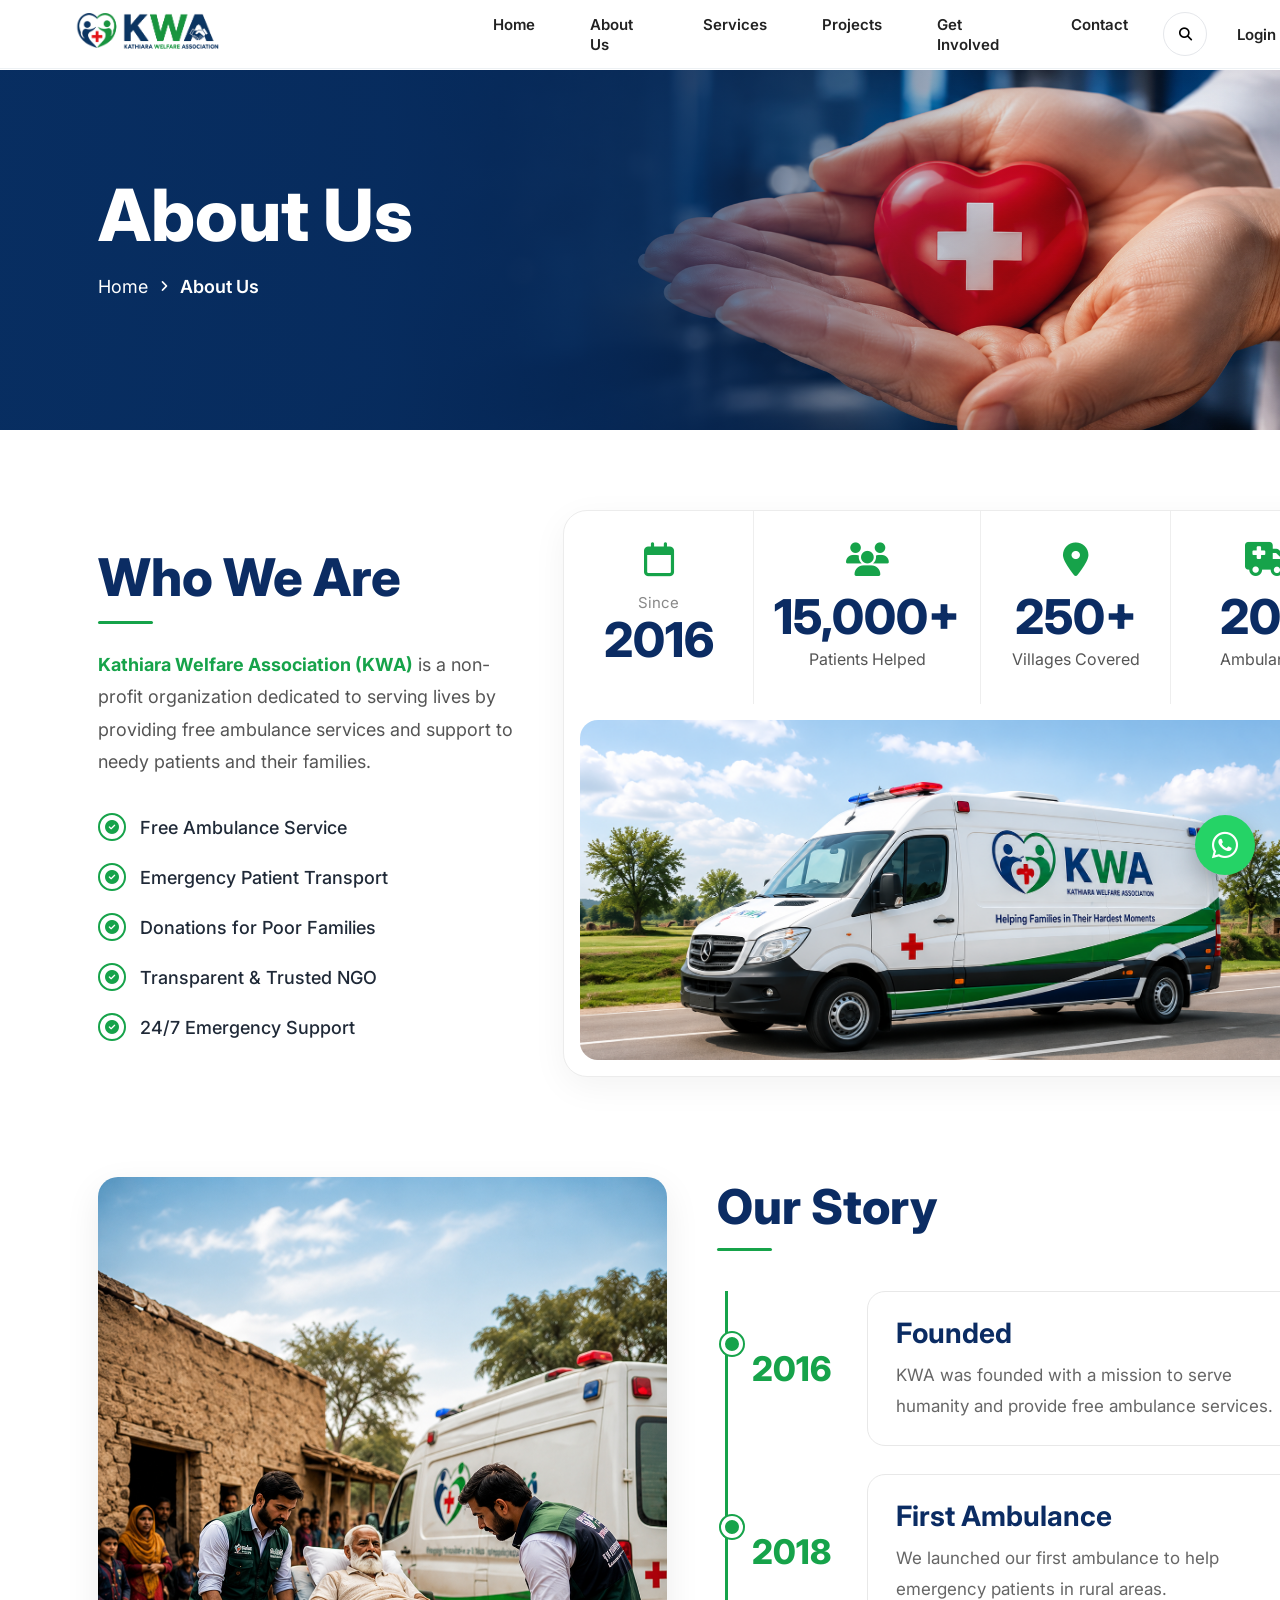
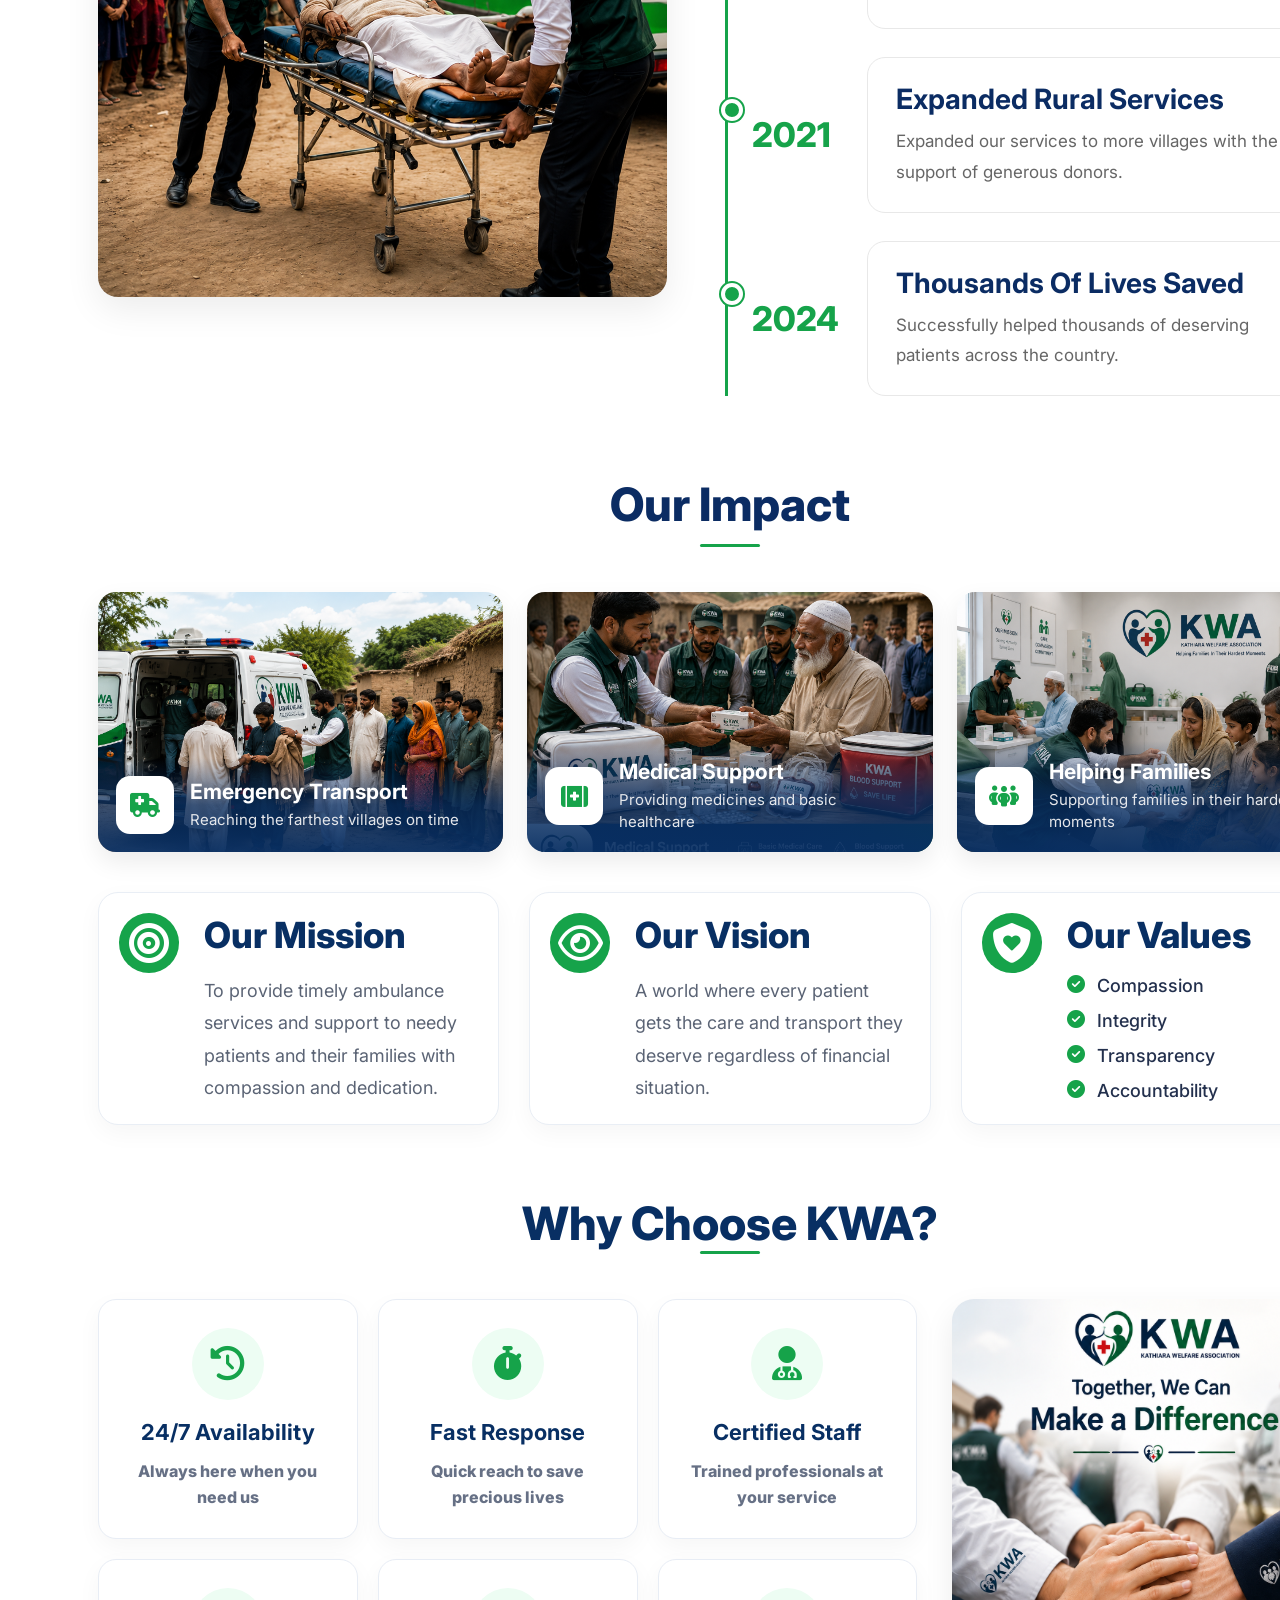
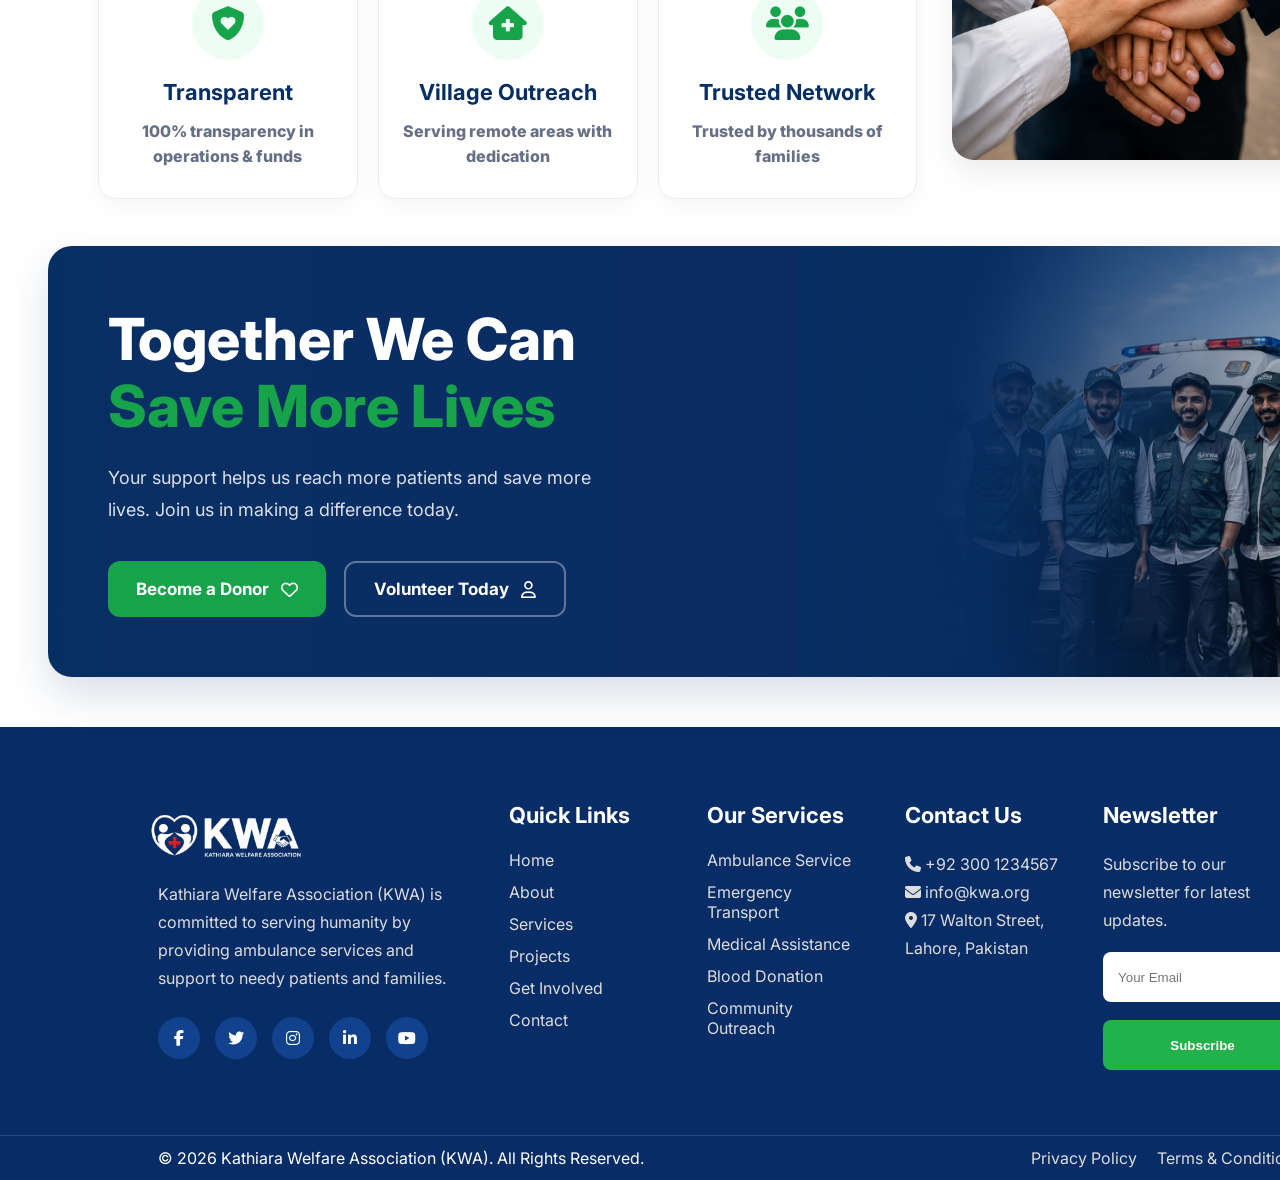
==== about.html @ 927b4852 "Add files via upload" ====
<!DOCTYPE html>
<html lang="en">

<head>
    <meta charset="UTF-8">
    <meta name="viewport" content="width=device-width, initial-scale=1.0">
    <title>KWA Foundation</title>
    <link rel="preconnect" href="https://fonts.googleapis.com">
    <link rel="preconnect" href="https://fonts.gstatic.com" crossorigin>
    <link href="https://fonts.googleapis.com/css2?family=Inter:wght@400;500;600;700;800&display=swap" rel="stylesheet">
    <link rel="stylesheet" href="https://cdnjs.cloudflare.com/ajax/libs/font-awesome/6.7.2/css/all.min.css">
    <link rel="stylesheet" href="style.css">
</head>

<body>
    <!-- =========================
        HEADER
========================= -->
    <header class="header">
        <div class="container">
            <nav class="navbar">
                <!-- Logo -->
                <a href="#" class="logo">
                    <img src="images/nav_logo.png" alt="KWA Logo">
                </a>
                <!-- Menu -->
                <ul class="menu">
                    <li><a href="index.html">Home</a></li>
                    <li><a href="About us.html ">About Us</a></li>
                    <li><a href="Services.html">Services</a></li>
                    <li><a href="Projects.html">Projects</a></li>
                    <li><a href="Get involves.html">Get Involved</a></li>
                    <li><a href="Contact.html">Contact</a></li>
                </ul>
                <div id="loader">
                    <div class="loader-content">
                        <img src="images/logo.png" alt="KWA Logo">
                        <div class="spinner"></div>
                        <p>Loading...</p>
                    </div>
                </div>
                <!-- Right Side -->
                <div class="nav-right">
                    <button class="search-btn">
                        <i class="fa-solid fa-magnifying-glass"></i>
                    </button>
                    <a href="#" class="login-btn">
                        Login
                    </a>
                    <a href="#" class="donate-btn">
                        Donate Now
                    </a>
                </div>
            </nav>
        </div>
    </header>
    <!-- ==========================
ABOUT HERO
========================== -->
    <section class="about-hero">
        <!-- Background Image -->
        <img src="images/about_banner.png" alt="About Banner" class="about-bg">
        <div class="container">
            <div class="about-hero-content">
                <div class="about-text">
                    <h1>About Us</h1>
                    <div class="breadcrumb">
                        <a href="index.html">Home</a>
                        <i class="fa-solid fa-angle-right"></i>
                        <span>About Us</span>
                    </div>
                </div>
            </div>
        </div>
    </section>
    <!--==========================
WHO WE ARE
===========================-->
    <section class="about-intro">
        <div class="container">
            <div class="about-grid">
                <!-- LEFT -->
                <div class="about-left">
                    <h2>Who We Are</h2>
                    <div class="green-line"></div>
                    <p>
                        <span>Kathiara Welfare Association (KWA)</span> is a non-profit organization dedicated to
                        serving lives by providing free ambulance services and support to needy patients and their
                        families.
                    </p>
                    <ul class="about-list">
                        <li><i class="fa-solid fa-circle-check"></i>Free Ambulance Service</li>
                        <li><i class="fa-solid fa-circle-check"></i>Emergency Patient Transport</li>
                        <li><i class="fa-solid fa-circle-check"></i>Donations for Poor Families</li>
                        <li><i class="fa-solid fa-circle-check"></i>Transparent & Trusted NGO</li>
                        <li><i class="fa-solid fa-circle-check"></i>24/7 Emergency Support</li>
                    </ul>
                </div>
                <!-- RIGHT -->
                <div class="about-right">
                    <div class="about-card">
                        <!-- TOP STATS -->
                        <div class="about-stats">
                            <div class="single-stat">
                                <i class="fa-regular fa-calendar"></i>
                                <span>Since</span>
                                <h3>2016</h3>
                            </div>
                            <div class="single-stat">
                                <i class="fa-solid fa-users"></i>
                                <h3>15,000+</h3>
                                <p>Patients Helped</p>
                            </div>
                            <div class="single-stat">
                                <i class="fa-solid fa-location-dot"></i>
                                <h3>250+</h3>
                                <p>Villages Covered</p>
                            </div>
                            <div class="single-stat">
                                <i class="fa-solid fa-truck-medical"></i>
                                <h3>20+</h3>
                                <p>Ambulances</p>
                            </div>
                        </div>
                        <!-- IMAGE -->
                        <div class="about-image">
                            <img src="images/about-ambulance.png" alt="KWA Ambulance">
                        </div>
                    </div>
                </div>
            </div>
        </div>
    </section>
    <!--==================================
OUR STORY
===================================-->
    <section class="our-story">
        <div class="container">
            <div class="story-grid">
                <!-- LEFT IMAGE -->
                <div class="story-image">
                    <img src="images/story.png" alt="Our Story">
                </div>
                <!-- RIGHT -->
                <div class="story-content">
                    <h2>Our Story</h2>
                    <div class="green-line"></div>
                    <div class="timeline">
                        <!-- ITEM -->
                        <div class="timeline-item">
                            <div class="year">
                                2016
                            </div>
                            <div class="timeline-card">
                                <div class="timeline-text">
                                    <h4>Founded</h4>
                                    <p>
                                        KWA was founded with a mission to serve humanity and provide free ambulance
                                        services.
                                    </p>
                                </div>
                                <div class="timeline-icon">
                                    <i class="fa-solid fa-handshake"></i>
                                </div>
                            </div>
                        </div>
                        <!-- ITEM -->
                        <div class="timeline-item">
                            <div class="year">
                                2018
                            </div>
                            <div class="timeline-card">
                                <div class="timeline-text">
                                    <h4>First Ambulance</h4>
                                    <p>
                                        We launched our first ambulance to help emergency patients in rural areas.
                                    </p>
                                </div>
                                <div class="timeline-icon">
                                    <i class="fa-solid fa-truck-medical"></i>
                                </div>
                            </div>
                        </div>
                        <!-- ITEM -->
                        <div class="timeline-item">
                            <div class="year">
                                2021
                            </div>
                            <div class="timeline-card">
                                <div class="timeline-text">
                                    <h4>Expanded Rural Services</h4>
                                    <p>
                                        Expanded our services to more villages with the support of generous donors.
                                    </p>
                                </div>
                                <div class="timeline-icon">
                                    <i class="fa-solid fa-users"></i>
                                </div>
                            </div>
                        </div>
                        <!-- ITEM -->
                        <div class="timeline-item">
                            <div class="year">
                                2024
                            </div>
                            <div class="timeline-card">
                                <div class="timeline-text">
                                    <h4>Thousands Of Lives Saved</h4>
                                    <p>
                                        Successfully helped thousands of deserving patients across the country.
                                    </p>
                                </div>
                                <div class="timeline-icon">
                                    <i class="fa-regular fa-heart"></i>
                                </div>
                            </div>
                        </div>
                    </div>
                </div>
            </div>
        </div>
    </section>
    <!--==================================
OUR IMPACT
===================================-->
<section class="impact">
    <div class="container">
        <!-- Section Title -->
        <div class="impact-title">
            <h2>Our Impact</h2>
            <div class="green-line"></div>
        </div>
        <!-- Impact Cards -->
        <div class="impact-grid">
            <!-- Card 1 -->
            <div class="impact-card">
                <img src="images/transport.png" alt="Emergency Transport">
                <div class="impact-overlay">
                    <div class="impact-icon">
                        <i class="fa-solid fa-truck-medical"></i>
                    </div>
                    <div class="impact-text">
                        <h4>Emergency Transport</h4>
                        <p>Reaching the farthest villages on time</p>
                    </div>
                </div>
            </div>
            <!-- Card 2 -->
            <div class="impact-card">
                <img src="images/medical.png" alt="Medical Support">
                <div class="impact-overlay">
                    <div class="impact-icon">
                        <i class="fa-solid fa-kit-medical"></i>
                    </div>
                    <div class="impact-text">
                        <h4>Medical Support</h4>
                        <p>Providing medicines and basic healthcare</p>
                    </div>
                </div>
            </div>
            <!-- Card 3 -->
            <div class="impact-card">
                <img src="images/families help.png" alt="Helping Families">
                <div class="impact-overlay">
                    <div class="impact-icon">
                        <i class="fa-solid fa-people-group"></i>
                    </div>
                    <div class="impact-text">
                        <h4>Helping Families</h4>
                        <p>Supporting families in their hardest moments</p>
                    </div>
                </div>
            </div>
        </div>
    </div>
</section>
<!--==================================
MISSION • VISION • VALUES
===================================-->
<section class="mission-section">
    <div class="container">
        <div class="mission-grid">
            <!-- Mission -->
            <div class="mission-card">
                <div class="mission-icon">
                    <i class="fa-solid fa-bullseye"></i>
                </div>
                <div class="mission-content">
                    <h3>Our Mission</h3>
                    <p>
                        To provide timely ambulance services and support to needy
                        patients and their families with compassion and dedication.
                    </p>
                </div>
            </div>
            <!-- Vision -->
            <div class="mission-card">
                <div class="mission-icon">
                    <i class="fa-regular fa-eye"></i>
                </div>
                <div class="mission-content">
                    <h3>Our Vision</h3>
                    <p>
                        A world where every patient gets the care and transport
                        they deserve regardless of financial situation.
                    </p>
                </div>
            </div>
            <!-- Values -->
            <div class="mission-card">
                <div class="mission-icon">
                    <i class="fa-solid fa-shield-heart"></i>
                </div>
                <div class="mission-content">
                    <h3>Our Values</h3>
                    <ul class="values-list">
                        <li>
                            <i class="fa-solid fa-circle-check"></i>
                            Compassion
                        </li>
                        <li>
                            <i class="fa-solid fa-circle-check"></i>
                            Integrity
                        </li>
                        <li>
                            <i class="fa-solid fa-circle-check"></i>
                            Transparency
                        </li>
                        <li>
                            <i class="fa-solid fa-circle-check"></i>
                            Accountability
                        </li>
                    </ul>
                </div>
            </div>
        </div>
    </div>
</section>
<!--==================================
WHY CHOOSE KWA
===================================-->
<section class="choose-kwa">
    <div class="container">
        <h2 class="section-heading">
            Why Choose KWA?
        <div class="impact-title">
        <div class="green-line"></div>
        </div>
                <div class="choose-wrapper">
            <!-- Left -->
            <div class="choose-grid">
                <div class="choose-card">
                    <div class="choose-icon">
                        <i class="fa-solid fa-clock-rotate-left"></i>
                    </div>
                    <h4>24/7 Availability</h4>
                    <p>
                        Always here when
                        you need us
                    </p>
                </div>
                <div class="choose-card">
                    <div class="choose-icon">
                        <i class="fa-solid fa-stopwatch"></i>
                    </div>
                    <h4>Fast Response</h4>
                    <p>
                        Quick reach to save
                        precious lives
                    </p>
                </div>
                <div class="choose-card">
                    <div class="choose-icon">
                        <i class="fa-solid fa-user-doctor"></i>
                    </div>
                    <h4>Certified Staff</h4>
                    <p>
                        Trained professionals
                        at your service
                    </p>
                </div>
                <div class="choose-card">
                    <div class="choose-icon">
                        <i class="fa-solid fa-shield-heart"></i>
                    </div>
                    <h4>Transparent</h4>
                    <p>
                        100% transparency in
                        operations & funds
                    </p>
                </div>
                <div class="choose-card">
                    <div class="choose-icon">
                        <i class="fa-solid fa-house-medical"></i>
                    </div>
                    <h4>Village Outreach</h4>
                    <p>
                        Serving remote areas
                        with dedication
                    </p>
                </div>
                <div class="choose-card">
                    <div class="choose-icon">
                        <i class="fa-solid fa-users"></i>
                    </div>
                    <h4>Trusted Network</h4>
                    <p>
                        Trusted by thousands
                        of families
                    </p>
                </div>
            </div>
            <!-- Right Image -->
            <div class="choose-image">
                <img src="images/why choose.png" alt="Ambulance">
            </div>
        </div>
    </div>
</section>
<!--==================================
CTA BANNER
===================================-->

<section class="cta-banner">

    <div class="container">

        <div class="cta-wrapper">

            <!-- Left Content -->

            <div class="cta-content">

                <h2>
                    Together We Can
                    <span>Save More Lives</span>
                </h2>

                <p>
                    Your support helps us reach more patients and save more lives.
                    Join us in making a difference today.
                </p>

                <div class="cta-buttons">

                    <a href="#" class="donor-btn">
                        Become a Donor
                        <i class="fa-regular fa-heart"></i>
                    </a>

                    <a href="#" class="volunteer-btn">
                        Volunteer Today
                        <i class="fa-regular fa-user"></i>
                    </a>
                </div>
            </div>
            <!-- Right Image -->
            <div class="cta-image">
                <img src="images/cta_team.png"
                     alt="KWA Volunteers">
            </div>
        </div>
    </div>
</section>

    <!-- ===========================
            FOOTER
=========================== -->
    <footer class="footer">
        <div class="container">
            <div class="footer-grid">
                <!-- Logo -->
                <div class="footer-box">
                    <img src="images/nav1_logo.png" class="footer-logo" alt="KWA Logo">
                    <p>
                        Kathiara Welfare Association (KWA) is committed to serving
                        humanity by providing ambulance services and support to
                        needy patients and families.
                    </p>
                    <div class="social-icons">
                        <a href="#"><i class="fab fa-facebook-f"></i></a>
                        <a href="#"><i class="fab fa-twitter"></i></a>
                        <a href="#"><i class="fab fa-instagram"></i></a>
                        <a href="#"><i class="fab fa-linkedin-in"></i></a>
                        <a href="#"><i class="fab fa-youtube"></i></a>
                    </div>
                </div>
                <!-- Quick Links -->
                <div class="footer-box">
                    <h3>Quick Links</h3>
                    <ul>
                        <li><a href="index.html">Home</a></li>
                        <li><a href="about us.html">About</a></li>
                        <li><a href="services.html">Services</a></li>
                        <li><a href="projects.html">Projects</a></li>
                        <li><a href="get involves.html">Get Involved</a></li>
                        <li><a href="contact.html">Contact</a></li>
                    </ul>
                </div>
                <!-- Services -->
                <div class="footer-box">
                    <h3>Our Services</h3>
                    <ul>
                        <li><a href="#">Ambulance Service</a></li>
                        <li><a href="#">Emergency Transport</a></li>
                        <li><a href="#">Medical Assistance</a></li>
                        <li><a href="#">Blood Donation</a></li>
                        <li><a href="#">Community Outreach</a></li>
                    </ul>
                </div>
                <!-- Contact -->
                <div class="footer-box">
                    <h3>Contact Us</h3>
                    <p>
                        <i class="fas fa-phone"></i>
                        +92 300 1234567
                    </p>
                    <p>
                        <i class="fas fa-envelope"></i>
                        info@kwa.org
                    </p>
                    <p>
                        <i class="fas fa-map-marker-alt"></i>
                        17 Walton Street,<br>
                        Lahore, Pakistan
                    </p>
                </div>
                <!-- Newsletter -->
                <div class="footer-box">
                    <h3>Newsletter</h3>
                    <p>
                        Subscribe to our newsletter
                        for latest updates.
                    </p>
                    <form>
                        <input type="email" placeholder="Your Email">

                        <button type="submit">
                            Subscribe
                        </button>
                    </form>
                </div>
            </div>
        </div>
        <div class="footer-bottom">
            <div class="container bottom-flex">
                <p>
                    © 2026 Kathiara Welfare Association (KWA).
                    All Rights Reserved.
                </p>
                <div class="footer-links">
                    <a href="#">Privacy Policy</a>
                    <a href="#">Terms & Conditions</a>
                </div>
            </div>
        </div>
    </footer>
    <!-- Floating WhatsApp -->
    <a href="#" class="whatsapp">
        <i class="fab fa-whatsapp"></i>
    </a>
    <script src="script.js"></script>
</body>

</html>
---- style.css ----
/*=============================
GOOGLE FONT
=============================*/
@import url('https://fonts.googleapis.com/css2?family=Inter:wght@400;500;600;700;800;900&display=swap');

/*=============================
RESET
=============================*/

* {
    margin: 0;
    padding: 0;
    box-sizing: border-box;
}

html {
    scroll-behavior: smooth;
}

body {
    font-family: 'Inter', sans-serif;
    background: #ffffff;
    color: #111827;
    overflow-x: hidden;
}

a {
    text-decoration: none;
}

ul {
    list-style: none;
}

img {
    display: block;
    max-width: 100%;
}

/*=============================
CONTAINER
=============================*/

.container {
    width: 100%;
    max-width: 1380px;
    margin: -10px 90px;
    padding: 0 8px;
}

/* Loader */

#loader {
    position: fixed;
    inset: 0;
    background: #fff;
    display: flex;
    justify-content: center;
    align-items: center;
    z-index: 9999;
    transition: .5s;
}

.loader-content {
    text-align: center;
}

.loader-content img {
    width: 90px;
    margin-bottom: 20px;
}

.spinner {
    width: 45px;
    height: 45px;
    margin: auto;
    border: 4px solid #ddd;
    border-top: 4px solid var(--green);
    border-radius: 50%;
    animation: spin 1s linear infinite;
}

@keyframes spin {
    100% {
        transform: rotate(360deg);
    }
}

/*=============================
HEADER
=============================*/

.header {
    position: fixed;
    top: 0;
    left: 0;
    width: 100%;
    background: #fff;
    z-index: 9999;
    border-bottom: 1px solid #edf1f4;
    transition: all .3s ease;
}

.navbar {
    height: 88px;
    display: grid;
    grid-template-columns: 220px 1fr auto;
    align-items: center;
    column-gap: 35px;
}

/*=============================
LOGO
=============================*/

.logo img {
    width: 170px;
    margin-left: -30px;
}

/*=============================
MENU
=============================*/
.menu {
    display: flex;
    justify-content: center;
    gap: 55px;
    margin-left: 140px;
}

.menu a {

    color: #222;
    font-size: 15px;
    font-weight: 600;
    transition: .25s;

}

.menu a:hover {

    color: #16A34A;

}

/*=============================
RIGHT
=============================*/

.nav-right {

    display: flex;
    align-items: center;
    gap: 30px;
    margin-right: -90px;
}

/*=============================
SEARCH
=============================*/

.search-btn {

    width: 44px;
    height: 44px;

    border-radius: 50%;
    border: 1px solid #E5E7EB;

    background: #fff;

    cursor: pointer;

    transition: .3s;

}

.search-btn:hover {

    background: #16A34A;
    color: #fff;

}

/*=============================
LOGIN
=============================*/

.login-btn {

    color: #222;
    font-size: 15px;
    font-weight: 600;

}

/*=============================
DONATE
=============================*/

.donate-btn {

    display: flex;
    align-items: center;
    gap: 10px;

    padding: 14px 28px;

    border-radius: 50px;

    background: #16A34A;

    color: #fff;

    font-size: 15px;
    font-weight: 700;

    transition: .35s;

}

.donate-btn:hover {

    transform: translateY(-2px);

}

/*=================================
HERO
=================================*/

.hero {
    position: relative;
    min-height: 700px;
    display: flex;
    align-items: center;
    overflow: hidden;
    background: #fff;
}

/* Background Image */

.hero-bg {
    position: absolute;
    inset: 0;
    z-index: 1;
}

.hero-bg img {
    width: 100%;
    height: 100%;
    object-fit: cover;
    object-position: 78% center;
}

/* White Fade */

.hero::before {
    width: 60%;
    background: linear-gradient(to right,
            #fff 0%,
            #fff 55%,
            rgba(255, 255, 255, .90) 68%,
            rgba(255, 255, 255, .55) 82%,
            rgba(255, 255, 255, 0) 100%);
}

.hero-container {
    position: relative;
    z-index: 3;
    min-height: 760px;
    display: flex;
    align-items: center;
}

.hero-content {
    width: 570px;
    margin-left: -35px;
}

.hero-tag {
    display: inline-block;
    background: #082f63;
    color: #fff;
    padding: 11px 22px;
    border-radius: 30px;
    font-size: 13px;
    font-weight: 700;
    margin-bottom: 28px;
}

.hero-content h1 {
    font-size: 64px;
    line-height: 1.02;
    font-weight: 800;
    letter-spacing: -2px;
}

.hero-content h1 span {
    display: block;
    color: #17a44c;
}

.hero-content p {
    width: 440px;
    font-size: 18px;
    line-height: 1.8;
}

/*=========================
Hero Buttons
=========================*/

.hero-buttons {
    display: flex;
    align-items: center;
    gap: 18px;
    margin-top: 35px;
    margin-bottom: 28px;
}

/* Donate Button */

.primary-btn {
    display: inline-flex;
    align-items: center;
    justify-content: center;

    width: 165px;
    height: 56px;

    background: #082f63;
    color: #fff;

    border-radius: 10px;

    font-size: 16px;
    font-weight: 600;

    transition: .3s;
}

.primary-btn:hover {
    background: #0b3d80;
}

/* Request Ambulance */

.secondary-btn {
    display: inline-flex;
    align-items: center;
    justify-content: center;
    gap: 10px;

    width: 215px;
    height: 56px;

    background: #fff;
    color: #16A34A;

    border: 2px solid #D9EFE2;
    border-radius: 10px;

    font-size: 16px;
    font-weight: 600;

    transition: .3s;
}

.secondary-btn i {
    font-size: 18px;
    color: #16A34A;
}

.secondary-btn:hover {
    background: #F7FCF9;
    border-color: #16A34A;
}

.watch-story i {
    color: #E53935;
}

.watch-story a {
    color: #082f63;
}

/*==========================================
STATS SECTION
==========================================*/

.stats {
    margin-top: -42px;
    position: relative;
    z-index: 20;
    margin-bottom: 70px;
}

.stats-wrapper {
    display: grid;
    grid-template-columns: repeat(4, 1fr);
    align-items: center;
    background: #082f63;
    border-radius: 14px;
    padding: 26px 18px;
    column-gap: 20px;
}

.stat-box {
    display: flex;
    align-items: center;
    gap: 16px;
    width: 100%;
}

.divider {
    display: none;
}

.stat-icon {

    width: 56px;

    height: 56px;

    border-radius: 50%;

    background: rgba(255, 255, 255, .08);

    display: flex;

    align-items: center;

    justify-content: center;

    color: #fff;

    font-size: 24px;

}

.stat-content h3 {

    color: #fff;

    font-size: 34px;

    font-weight: 800;

    margin-bottom: 5px;

}

.stat-content p {

    color: #d8e3ff;

    font-size: 15px;

    font-weight: 500;

}



/*==========================================
WHY CHOOSE
==========================================*/

.why {

    padding: 30px 0 80px;

    background: #fff;

}

.section-title {

    text-align: center;

    margin-bottom: 55px;

}

.section-title h2 {

    font-size: 46px;

    color: #0b2c63;

    font-weight: 800;

    margin-bottom: 18px;

}

.title-line {

    display: flex;

    justify-content: center;

    align-items: center;

    gap: 12px;

}

.title-line span {

    width: 55px;

    height: 2px;

    background: #2dbb67;

}

.title-line i {

    color: #2dbb67;

    font-size: 22px;

}

/* =========================
   Common Section Divider
========================= */

.section-divider {
    display: flex;
    justify-content: center;
    align-items: center;
    gap: 18px;
    margin: 18px 0 35px;
}

.section-divider span {
    width: 90px;
    height: 3px;
    background: #22c55e;
    border-radius: 50px;
}

.section-divider i {
    color: #22c55e;
    font-size: 24px;
    transition: 0.3s ease;
}

.section-divider:hover i {
    transform: scale(1.1);
}

.why-grid {

    display: grid;

    grid-template-columns: repeat(4, 1fr);

    gap: 28px;

}

.why-card {

    background: #fff;

    border: 1px solid #ececec;

    border-radius: 16px;

    padding: 35px 30px;

    transition: .3s;

    text-align: left;

}

.why-card:hover {
    transform: translateY(-6px);
    box-shadow:
        0 5px 15px rgba(22, 163, 74, .06),
        0 0 10px rgba(22, 163, 74, .05);
}

.why-icon {
    width: 68px;
    height: 68px;
    border-radius: 50%;
    display: flex;
    align-items: center;
    justify-content: center;
    font-size: 28px;
    margin-bottom: 28px;

}

.why-card:hover {

    transform: translateY(-6px);

    border-color: #16A34A;

    box-shadow:
        0 8px 20px rgba(22, 163, 74, .08),
        0 0 15px rgba(22, 163, 74, .08);

}

/* Icon Colors */

.blue {

    background: #edf5ff;

    color: #2a74ff;

}

.green {

    background: #edfdf3;

    color: #18b35d;

}

.sky {

    background: #eef8ff;

    color: #3b82f6;

}

.red {

    background: #fff0f0;

    color: #ef4444;

}

.why-card h4 {

    font-size: 22px;

    color: #0b2c63;

    margin-bottom: 15px;

    line-height: 1.35;

    font-weight: 700;

}

.why-card p {

    color: #666;

    font-size: 16px;

    line-height: 1.8;

}


/*==========================================
Responsive
==========================================*/

@media(max-width:1100px) {

    .stats-wrapper {

        grid-template-columns: repeat(2, 1fr);

        gap: 25px;

    }

    .divider {

        display: none;

    }

    .why-grid {

        grid-template-columns: repeat(2, 1fr);

    }

}

@media(max-width:768px) {

    .stats-wrapper {

        grid-template-columns: 1fr;

    }

    .why-grid {

        grid-template-columns: 1fr;

    }

    .section-title h2 {

        font-size: 34px;

    }

    .stat-content h3 {

        font-size: 28px;

    }

}

/*==================================
Emergency Strip
==================================*/

.emergency-strip {

    padding: 20px 0 80px;

}

.emergency-wrapper {

    background: #fff1f1;

    border: 1px solid #ffe3e3;

    border-radius: 14px;

    display: flex;

    justify-content: space-between;

    align-items: center;

    overflow: hidden;

    box-shadow: 0 5px 18px rgba(0, 0, 0, .05);

}

/* Left */

.emergency-left {

    display: flex;

    align-items: center;

    flex: 1;

}

/* Red Box */

.emergency-red {

    width: 220px;

    height: 110px;

    background: #E11D2E;

    color: #fff;

    display: flex;

    align-items: center;

    justify-content: space-between;

    padding: 0 25px;

}

.emergency-red h4 {

    font-size: 24px;

    font-weight: 800;

    line-height: 1.2;

}

.emergency-red i {

    font-size: 42px;

    opacity: .95;

}

/* Middle Text */

.emergency-text {

    padding-left: 35px;

}

.emergency-text h3 {

    font-size: 30px;

    color: #0b2c63;

    margin-bottom: 8px;

    font-weight: 700;

}

.emergency-text p {

    font-size: 18px;

    color: #666;

}

/* Right */

.emergency-right {
    background: #E11D2E;
    color: #fff;
    padding: 10px 26px;
    border-radius: 17px;
    margin-right: 20px;
    min-width: 250px;
    text-align: center;
}

.emergency-right span {

    font-size: 15px;

    display: block;

    margin-bottom: 8px;

}

.emergency-right h2 {

    font-size: 34px;

    font-weight: 800;

}

.siren-icon {
    width: 45px;
    height: 49px;
    margin-left: 13px;
}

/*==================================
DONATION
===================================*/

.donation {

    padding: 40px 0 90px;

}

.donation .section-title {

    text-align: center;

    margin-bottom: 50px;

}

.donation .section-title h2 {

    font-size: 48px;

    color: #0B2C63;

    font-weight: 800;

    margin-bottom: 12px;

}

.donation .section-title p {

    color: #777;

    font-size: 17px;

}

.donation-grid {

    display: grid;

    grid-template-columns: repeat(4, 1fr);

    gap: 28px;

}

.donation-card {

    position: relative;

    background: #fff;

    border: 1px solid #ECECEC;

    border-radius: 18px;

    padding: 38px 30px;

    text-align: center;

    transition: .35s;

}

.donation-card:hover {

    transform: translateY(-8px);

    box-shadow: 0 18px 40px rgba(0, 0, 0, .08);

}

.donation-card.active {

    border: 2px solid #16A34A;

}

.popular {

    position: absolute;

    top: -14px;

    left: 50%;

    transform: translateX(-50%);

    background: #16A34A;

    color: #fff;

    font-size: 13px;

    font-weight: 700;

    padding: 6px 16px;

    border-radius: 20px;

}

.donation-icon {

    width: 62px;

    height: 62px;

    border-radius: 50%;

    margin: 0 auto 22px;

    display: flex;

    align-items: center;

    justify-content: center;

    font-size: 28px;

}

.donation-icon.blue {

    background: #EEF6FF;

    color: #2563EB;

}

.donation-icon.green {

    background: #EDFDF3;

    color: #16A34A;

}

.donation-card h3 {

    font-size: 30px;

    line-height: 1.35;

    color: #0B2C63;

    margin-bottom: 18px;

}

.donation-card p {

    color: #666;

    line-height: 1.8;

    margin-bottom: 26px;

}

.price {

    margin-bottom: 28px;

}

.price span {

    font-size: 24px;

    font-weight: 700;

}

.price strong {

    font-size: 46px;

    color: #0B2C63;

}

.price small {

    color: #666;

    font-size: 16px;

}

.donate-blue,
.donate-green {

    display: flex;

    justify-content: center;

    align-items: center;

    height: 56px;

    border-radius: 10px;

    color: #fff;

    font-weight: 700;

}

.donate-blue {

    background: #0B2C63;

}

.donate-green {

    background: #16A34A;

}

.donate-blue:hover {

    background: #08244f;

}

.donate-green:hover {

    background: #15803D;

}

/*==================================
OUR SERVICES
==================================*/

.services {

    padding: 20px 0 90px;

    background: #fff;

}

.services .section-title {

    text-align: center;

    margin-bottom: 45px;

}

.services-grid {

    display: grid;

    grid-template-columns: repeat(5, 1fr);

    gap: 24px;

}

.service-card {

    background: #fff;

    border: 1px solid #ECECEC;

    border-radius: 16px;

    padding: 34px 22px;

    text-align: center;

    transition: .35s;

    cursor: pointer;

}

.service-card:hover {

    transform: translateY(-6px);

    border-color: #16A34A;

    box-shadow:
        0 0 0 1px rgba(22, 163, 74, .12),
        0 8px 22px rgba(22, 163, 74, .08);

}

.service-icon {

    width: 70px;

    height: 70px;

    margin: 0 auto 22px;

    border-radius: 50%;

    display: flex;

    justify-content: center;

    align-items: center;

    font-size: 32px;

}

.ambulance {

    background: #FFF2F2;

    color: #E53935;

}

.transport {

    background: #EDFDF4;

    color: #16A34A;

}

.medical {

    background: #EEF6FF;

    color: #2563EB;

}

.blood {

    background: #FFF1F1;

    color: #DC2626;

}

.community {

    background: #EEFDF6;

    color: #059669;

}

.service-card h3 {

    font-size: 19px;

    line-height: 1.4;

    color: #0B2C63;

    font-weight: 700;

    margin-bottom: 14px;

}

.service-card p {

    font-size: 15px;

    color: #666;

    line-height: 1.8;

}

.service-btn {

    margin-top: 45px;

    display: flex;

    justify-content: center;

}

.view-btn {

    width: 220px;

    height: 56px;

    background: #0B2C63;

    color: #fff;

    border-radius: 10px;

    display: flex;

    align-items: center;

    justify-content: center;

    font-weight: 700;

    transition: .3s;

}

.view-btn:hover {

    background: #16A34A;

}

/*==================================
URGENT CASES
==================================*/

.help-section {
    padding: 10px 0;
    padding-top: 1px;
}

.help-wrapper {
    display: grid;
    grid-template-columns: 544px 1fr;
    gap: 75px;
}

.urgent-cases {

    background: #ffe5e5;

    border: 1px solid #ededed;

    border-radius: 18px;

    padding: 30px;

}

.section-head {

    display: flex;

    justify-content: space-between;

    align-items: flex-start;

    margin-bottom: 28px;

}

.section-head h2 {

    font-size: 30px;

    color: #0B2C63;

    font-weight: 800;

    margin-bottom: 8px;

}

.section-head p {

    color: #777;

    font-size: 15px;

}

.view-all {

    color: #16A34A;

    font-size: 15px;

    font-weight: 700;

}

.view-all i {

    margin-left: 6px;

    font-size: 13px;

}

.cases-grid {

    display: grid;

    grid-template-columns: repeat(2, 1fr);

    gap: 20px;

}

.case-card {

    border: 1px solid #ECECEC;

    border-radius: 16px;

    padding: 7px;

    transition: .35s;

    background: #fff;

}

.case-card:hover {

    transform: translateY(-6px);

    box-shadow: 0 10px 30px rgba(0, 0, 0, .08);

}

.case-top {

    display: flex;

    align-items: center;

    gap: 15px;

    margin-bottom: 18px;

}

.case-top img {

    width: 72px;

    height: 72px;

    border-radius: 50%;

    object-fit: cover;

}

.case-top h3 {

    font-size: 20px;

    color: #0B2C63;

    margin-bottom: 6px;

}

.case-top span {

    color: #777;

    font-size: 14px;

}

.case-card ul {

    list-style: none;

    margin-bottom: 24px;

}

.case-card ul li {

    color: #555;

    margin-bottom: 10px;

    font-size: 15px;

    line-height: 1.6;

}

.case-card strong {

    color: #0B2C63;

}

.case-btn {

    width: 100%;

    height: 50px;

    border-radius: 10px;

    background: #DC2626;

    color: #fff;

    display: flex;

    justify-content: center;

    align-items: center;

    font-weight: 700;

    transition: .3s;

}

.case-btn:hover {

    background: #b91c1c;

}

/*=========================================
HELP SECTION
=========================================*/

.help-section {

    padding: 0px 0;

}

.help-wrapper {

    display: grid;

    grid-template-columns: 420px 1fr;

    gap: 28px;

}

/* LEFT */
.urgent-cases {
    background: #fff;
    border: 1px solid #ECECEC;
    border-radius: 18px;
    padding: 10px;

}

.section-head {
    display: flex;
    align-items: stretch;
    margin-bottom: 25px;
    text-align: center;
    align-content: stretch;
    flex-wrap: nowrap;
    flex-direction: column;
}

.section-head h2 {
    font-size: 30px;
    color: #0B2C63;
    margin-bottom: 6px;
}

.section-head p {
    color: #777;
    font-size: 15px;
}

.section-head a {
    color: #16A34A;
    font-weight: 700;
}

.cases-grid {

    display: grid;

    grid-template-columns: 1fr 1fr;

    gap: 18px;

}

.case-card {

    border: 1px solid #ECECEC;

    border-radius: 12px;

    padding: 28px;

    transition: .35s;

}

.case-card:hover {

    transform: translateY(-6px);

    box-shadow: 0 10px 25px rgba(0, 0, 0, .08);

}

.case-top {

    display: flex;

    align-items: center;

    gap: 12px;

    margin-bottom: 16px;

}

.case-top img {

    width: 62px;

    height: 62px;

    border-radius: 50%;

    object-fit: cover;

}

.case-top h3 {

    font-size: 18px;

    color: #0B2C63;

}

.case-top span {

    color: #777;

    font-size: 13px;

}

.case-card h4 {

    color: #0B2C63;

    margin-bottom: 8px;

    font-size: 17px;

}

.case-card p {

    margin-bottom: 6px;

    color: #666;

}

.case-card small {

    color: #888;

    display: block;

    margin-bottom: 18px;

}

.case-btn {

    width: 100%;

    height: 46px;

    background: #E53935;

    color: #fff;

    display: flex;

    justify-content: center;

    align-items: center;

    border-radius: 8px;

    font-weight: 700;

}

/* RIGHT */

.how-it-works {

    background: #fff;

    border: 1px solid #ECECEC;

    border-radius: 18px;

    padding: 28px;

}

.steps {

    display: flex;

    align-items: center;

    justify-content: space-between;

    margin-top: 35px;

}

.step-card {
    width: 250px;
    border: 1px solid #ECECEC;
    border-radius: 16px;
    padding: 90px 0px;
    text-align: center;
    position: relative;
    transition: .35s;
}

.step-card:hover {

    border-color: #16A34A;

    box-shadow: 0 10px 24px rgba(22, 163, 74, .12);

}

.step-number {

    position: absolute;

    top: -16px;

    left: 50%;

    transform: translateX(-50%);

    width: 34px;

    height: 34px;

    border-radius: 50%;

    background: #16A34A;

    color: #fff;

    display: flex;

    justify-content: center;

    align-items: center;

    font-weight: 700;

}

.step-icon {

    width: 64px;

    height: 64px;

    border-radius: 50%;

    margin: 8px auto 18px;

    display: flex;

    justify-content: center;

    align-items: center;

    font-size: 28px;

}

.step-icon.blue {

    background: #EEF6FF;

    color: #2563EB;

}

.step-icon.red {

    background: #FFF1F1;

    color: #DC2626;

}

.step-icon.green {

    background: #EDFDF3;

    color: #16A34A;

}

.step-card h3 {

    font-size: 22px;

    color: #0B2C63;

    margin-bottom: 10px;

}

.step-card p {

    color: #666;

    line-height: 1.6;

    font-size: 15px;

}

.step-arrow {

    color: #D6D6D6;

    font-size: 24px;

}

/* ===========================
Testimonials
=========================== */

.testimonials {
    padding: 90px 0;
    background: #fff;
}

.section-title {
    text-align: center;
    margin-bottom: 60px;
}

.section-title h2 {
    font-size: 38px;
    color: #0f2d62;
    font-weight: 700;
    margin-bottom: 10px;
}

.section-title p {
    color: #6f6f6f;
    font-size: 16px;
}

.testimonial-grid {
    display: grid;
    grid-template-columns: repeat(3, 1fr);
    gap: 30px;
}

.testimonial-card {
    background: #938e8c30;
    border-radius: 14px;
    padding: 35px;
    box-shadow: 0 12px 30px rgba(0, 0, 0, .08);
    position: relative;
    transition: .3s;
}

.testimonial-card:hover {
    transform: translateY(-8px);
}

.quote-left {
    font-size: 52px;
    color: #cbcbd1;
    display: block;
    margin-bottom: 20px;
}

.quote-right {
    position: absolute;
    right: 25px;
    bottom: 18px;
    font-size: 42px;
    color: #cbcbd1;
}

.testimonial-card p {
    line-height: 28px;
    color: #666;
    margin-bottom: 25px;
}

.testimonial-card h4 {
    color: #123468;
    font-size: 17px;
}

/* ===========================
Partners
=========================== */

.partners {
    padding: 8px 0;
}

.partner-row {
    display: flex;
    justify-content: space-between;
    align-items: center;
    flex-wrap: wrap;
    gap: 35px;
    margin-top: 45px;
}

.partner-item {
    text-align: center;
}

.partner-item img {
    width: 150px;
    margin-bottom: 15px;
}

.partner-item h4 {
    font-size: 17px;
    color: #333;
}

/* ===========================
Footer
=========================== */

.footer {
    background: #082c66;
    color: #fff;
    margin-top: 40px;
}

.footer-grid {
    display: grid;
    grid-template-columns: 2fr 1fr 1fr 1fr 1.3fr;
    gap: 45px;
    padding: 75px 60px;
}

.footer-logo {
    width: 195px;
    margin-bottom: 28px;
    margin: -26px;
}

.footer-box h3 {
    font-size: 22px;
    margin-bottom: 22px;
}

.footer-box p {
    color: #ddd;
    line-height: 28px;
}

.footer-box ul {
    list-style: none;
}

.footer-box ul li {
    margin-bottom: 12px;
}

.footer-box ul li a {
    text-decoration: none;
    color: #ddd;
    transition: .3s;
}

.footer-box ul li a:hover {
    color: #fff;
    padding-left: 6px;
}

.social-icons {
    display: flex;
    gap: 15px;
    margin-top: 25px;
}

.social-icons a {
    width: 42px;
    height: 42px;
    border-radius: 50%;
    background: #12428d;
    display: flex;
    justify-content: center;
    align-items: center;
    color: #fff;
    text-decoration: none;
    transition: .3s;
}

.social-icons a:hover {
    background: #fff;
    color: #0b2f67;
}

.footer-box input {
    width: 100%;
    height: 50px;
    border: none;
    outline: none;
    border-radius: 8px;
    padding: 15px;
    margin: 18px 0;
}

.footer-box button {
    width: 100%;
    height: 50px;
    border: none;
    border-radius: 8px;
    background: #21b24c;
    color: #fff;
    font-weight: 600;
    cursor: pointer;
}

.footer-box ul li a {
    text-decoration: none;
    color: #ddd;
    transition: 0.3s ease;
}

/* Mouse hover */
.footer-box ul li a:hover {
    color: #45f522;
    padding-left: 6px;
}

/* Jab click ho (temporary) */
.footer-box ul li a:active {
    color: #45f522;
}

/* Current page ke liye */
.footer-box ul li a.active {
    color: #45f522;
    font-weight: 600;
}

.footer-bottom {
    border-top: 1px solid rgba(255, 255, 255, .15);
    padding: 22px 60px;
}

.bottom-flex {
    display: flex;
    justify-content: space-between;
    align-items: center;
}

.footer-links {
    display: flex;
    gap: 20px;
}

.footer-links a {
    color: #ddd;
    text-decoration: none;
}

.footer-links a:hover {
    color: #fff;
}

.whatsapp {
    position: fixed;
    right: 25px;
    bottom: 25px;
    width: 60px;
    height: 60px;
    border-radius: 50%;
    background: #25D366;
    display: flex;
    justify-content: center;
    align-items: center;
    color: #fff;
    font-size: 30px;
    text-decoration: none;
    box-shadow: 0 10px 25px rgba(0, 0, 0, .25);
}

/* Responsive */

@media(max-width:991px) {

    .testimonial-grid {
        grid-template-columns: 1fr;
    }

    .footer-grid {
        grid-template-columns: 1fr 1fr;
    }

    .bottom-flex {
        flex-direction: column;
        gap: 15px;
        text-align: center;
    }

}

@media(max-width:768px) {

    .footer-grid {
        grid-template-columns: 1fr;
        padding: 60px 25px;
    }

    .partner-row {
        justify-content: center;
    }

}

/*==================================
ABOUT HERO
==================================*/
.about-hero {
    position: relative;
    width: 100%;
    height: 360px;
    margin-top: 70px;
    overflow: hidden;
    display: flex;
    align-items: center;
    background: #082f63;
}

/* Background Image */
.about-bg {
    position: absolute;
    top: 0;
    left: 0;
    width: 100%;
    height: 100%;
    object-fit: cover;
    z-index: 1;
}

/* Dark Overlay */
.about-hero::before {
    content: "";
    position: absolute;
    top: 0;
    left: 0;
    width: 100%;
    height: 100%;
    background: linear-gradient(90deg,
            rgba(8, 47, 99, .95) 0%,
            rgba(8, 47, 99, .88) 30%,
            rgba(8, 47, 99, .55) 55%,
            rgba(8, 47, 99, .15) 78%,
            rgba(8, 47, 99, 0) 100%);
    z-index: 2;
}

.about-hero .container {
    position: relative;
    z-index: 3;
    width: 100%;
}

.about-hero-content {
    display: flex;
    align-items: center;
    height: 360px;
}

.about-text {
    color: #fff;
}

.about-text h1 {
    font-size: 72px;
    font-weight: 800;
    margin-bottom: 22px;
    line-height: 1.1;
}

.breadcrumb {
    display: flex;
    align-items: center;
    gap: 12px;
}

.breadcrumb a {
    color: #fff;
    font-size: 18px;
    text-decoration: none;
}

.breadcrumb i {
    color: #fff;
    font-size: 13px;
}

.breadcrumb span {
    color: #16A34A;
    font-size: 18px;
    font-weight: 600;
}

/*==================================
WHO WE ARE
==================================*/

.about-intro {
    padding: 90px 0;
    background: #fff;
}

.about-grid {
    display: grid;
    grid-template-columns: 420px 1fr;
    gap: 45px;
    align-items: center;
}

.about-left h2 {
    font-size: 52px;
    font-weight: 800;
    color: #0B2C63;
    margin-bottom: 12px;
}

.green-line {
    width: 55px;
    height: 3px;
    background: #16A34A;
    border-radius: 30px;
    margin-bottom: 25px;
}

.about-left p {
    font-size: 18px;
    line-height: 1.8;
    color: #555;
    margin-bottom: 35px;
}

.about-left p span {
    color: #16A34A;
    font-weight: 700;
}

.about-list {
    display: flex;
    flex-direction: column;
    gap: 22px;
}

.about-list li {
    display: flex;
    align-items: center;
    gap: 14px;
    font-size: 18px;
    font-weight: 500;
    color: #1F2937;
}

.about-list i {
    width: 28px;
    height: 28px;
    border: 2px solid #16A34A;
    border-radius: 50%;
    display: flex;
    align-items: center;
    justify-content: center;
    font-size: 14px;
    color: #16A34A;
    background: #fff;
}

/*==================================
RIGHT CARD
==================================*/

.about-card {
    background: #fff;
    border: 1px solid #ECECEC;
    border-radius: 24px;
    overflow: hidden;
    box-shadow: 0 10px 35px rgba(0, 0, 0, .05);
}

/*==================================
TOP STATS
==================================*/

.about-stats {
    display: grid;
    grid-template-columns: repeat(4, 1fr);
}

.single-stat {
    padding: 32px 20px;
    text-align: center;
    border-right: 1px solid #EEEEEE;
}

.single-stat:last-child {
    border-right: none;
}

.single-stat i {
    font-size: 34px;
    color: #16A34A;
    margin-bottom: 16px;
}

.single-stat span {
    display: block;
    font-size: 15px;
    color: #888;
    margin-bottom: 4px;
}

.single-stat h3 {
    font-size: 48px;
    font-weight: 800;
    color: #0B2C63;
    line-height: 1;
    margin-bottom: 8px;
}

.single-stat p {
    font-size: 16px;
    color: #555;
}

/*==================================
IMAGE
==================================*/

.about-image {
    padding: 16px;
}

.about-image img {
    width: 100%;
    height: 340px;
    object-fit: cover;
    display: block;
    border-radius: 18px;
    transition: .4s;
}

.about-card:hover .about-image img {
    transform: scale(1.02);
}

.about-card:hover {
    box-shadow: 0 20px 50px rgba(0, 0, 0, .08);
}

/*==================================
OUR STORY
==================================*/

.our-story {
    padding: 30px 0 100px;
    background: #fff;
}

.story-grid {
    display: grid;
    grid-template-columns: 45% 55%;
    gap: 50px;
    align-items: start;
}

/*=========================
LEFT IMAGE
=========================*/

.story-image img {
    width: 100%;
    height: 720px;
    object-fit: cover;
    border-radius: 20px;
    display: block;
    box-shadow: 0 12px 35px rgba(0, 0, 0, .08);
}

/*=========================
RIGHT
=========================*/

.story-content h2 {
    font-size: 48px;
    font-weight: 800;
    color: #0B2C63;
    margin-bottom: 12px;
}

.story-content .green-line {
    width: 55px;
    height: 3px;
    background: #16A34A;
    border-radius: 50px;
    margin-bottom: 40px;
}

/*=========================
TIMELINE
=========================*/

.timeline {
    position: relative;
    padding-left: 35px;
}

.timeline::before {
    content: "";
    position: absolute;
    left: 8px;
    top: 0;
    bottom: 0;
    width: 3px;
    background: #16A34A;
}

/*=========================
ITEM
=========================*/

.timeline-item {
    position: relative;
    display: flex;
    align-items: center;
    gap: 25px;
    margin-bottom: 28px;
}

.timeline-item:last-child {
    margin-bottom: 0;
}

.timeline-item::before {
    content: "";
    position: absolute;
    left: -31px;
    top: 42px;
    width: 14px;
    height: 14px;
    border-radius: 50%;
    background: #16A34A;
    border: 4px solid #fff;
    box-shadow: 0 0 0 2px #16A34A;
}

/*=========================
YEAR
=========================*/

.year {
    width: 90px;
    font-size: 34px;
    font-weight: 800;
    color: #16A34A;
    flex-shrink: 0;
}

/*=========================
CARD
=========================*/

.timeline-card {
    flex: 1;
    background: #fff;
    border: 1px solid #E8E8E8;
    border-radius: 18px;
    padding: 24px 28px;
    display: flex;
    justify-content: space-between;
    align-items: center;
    transition: .35s;
}

.timeline-card:hover {
    transform: translateY(-5px);
    border-color: #16A34A;
    box-shadow: 0 18px 45px rgba(22, 163, 74, .10);
}

/*=========================
TEXT
=========================*/

.timeline-text h4 {
    font-size: 28px;
    color: #0B2C63;
    margin-bottom: 10px;
    font-weight: 700;
}

.timeline-text p {
    color: #666;
    font-size: 17px;
    line-height: 1.8;
}

/*=========================
ICON
=========================*/

.timeline-icon {
    width: 80px;
    height: 80px;
    border-radius: 50%;
    background: #F1FBF4;
    display: flex;
    align-items: center;
    justify-content: center;
    flex-shrink: 0;
}

.timeline-icon i {
    font-size: 34px;
    color: #16A34A;
}

/*=========================
HOVER
=========================*/

.timeline-card:hover .timeline-icon {
    background: #16A34A;
}

.timeline-card:hover .timeline-icon i {
    color: #fff;
}

/*==================================
OUR IMPACT
==================================*/

.impact {
    padding: 0px 0 40px;
    background: #fff;
}

/*=========================
TITLE
=========================*/

.impact-title {
    text-align: center;
    margin-bottom: 45px;
}

.impact-title h2 {
    font-size: 46px;
    color: #0B2C63;
    font-weight: 800;
    margin-bottom: 12px;
}

.impact-title .green-line {
    width: 60px;
    height: 3px;
    background: #16A34A;
    margin: auto;
    border-radius: 50px;
}

/*=========================
GRID
=========================*/

.impact-grid {
    display: grid;
    grid-template-columns: repeat(3, 1fr);
    gap: 24px;
}

/*=========================
CARD
=========================*/

.impact-card {
    position: relative;
    overflow: hidden;
    border-radius: 18px;
    cursor: pointer;
    box-shadow: 0 10px 25px rgba(0, 0, 0, .08);
    transition: .35s;
}

.impact-card img {
    width: 100%;
    height: 260px;
    object-fit: cover;
    display: block;
    transition: .45s;
}

.impact-card:hover img {
    transform: scale(1.08);
}

.impact-card:hover {
    transform: translateY(-6px);
    box-shadow: 0 20px 40px rgba(0, 0, 0, .12);
}

/*=========================
OVERLAY
=========================*/

.impact-overlay {
    position: absolute;
    left: 0;
    right: 0;
    bottom: 0;

    display: flex;
    align-items: center;
    gap: 16px;

    padding: 18px;

    background: linear-gradient(to top,
            rgba(8, 47, 99, .95),
            rgba(8, 47, 99, .75),
            rgba(8, 47, 99, 0));
}

/*=========================
ICON
=========================*/

.impact-icon {
    width: 58px;
    height: 58px;
    background: #fff;
    border-radius: 14px;

    display: flex;
    justify-content: center;
    align-items: center;

    flex-shrink: 0;
}

.impact-icon i {
    color: #16A34A;
    font-size: 24px;
}

/*=========================
TEXT
=========================*/

.impact-text h4 {
    color: #fff;
    font-size: 21px;
    font-weight: 700;
    margin-bottom: 5px;
}

.impact-text p {
    color: #E5E7EB;
    font-size: 15px;
    line-height: 1.5;
}

/*==================================
MISSION • VISION • VALUES
==================================*/

.mission-section {
    padding: 20px 0 90px;
    background: #fff;
}

.mission-grid {
    display: grid;
    grid-template-columns: repeat(3, 1fr);
    gap: 30px;
}

/*=========================
CARD
=========================*/

.mission-card {

    background: #fff;

    border: 1px solid #E9EEF5;

    border-radius: 20px;

    padding: 20px;

    display: flex;

    align-items: flex-start;

    gap: 25px;

    transition: .35s;

    box-shadow: 0 8px 25px rgba(0, 0, 0, .04);

}

.mission-card:hover {

    transform: translateY(-8px);

    border-color: #16A34A;

    box-shadow: 0 18px 40px rgba(22, 163, 74, .12);

}

/*=========================
ICON
=========================*/

.mission-icon {

    width: 60px;

    height: 60px;

    border-radius: 50%;

    background: #16A34A;

    display: flex;

    justify-content: center;

    align-items: center;

    flex-shrink: 0;

    transition: .35s;

}

.mission-icon i {

    color: #fff;

    font-size: 40px;

}

.mission-card:hover .mission-icon {

    transform: rotate(8deg) scale(1.08);

}

/*=========================
CONTENT
=========================*/

.mission-content {

    flex: 1;

}

.mission-content h3 {

    font-size: 36px;

    color: #082F63;

    font-weight: 800;

    margin-bottom: 18px;

}

.mission-content p {

    color: #5B6475;

    font-size: 18px;

    line-height: 1.8;

}

/*=========================
VALUES
=========================*/

.values-list {

    list-style: none;

    margin-top: 5px;

}

.values-list li {

    display: flex;

    align-items: center;

    gap: 12px;

    margin-bottom: 14px;

    color: #23304D;

    font-size: 18px;

    font-weight: 500;

}

.values-list li:last-child {

    margin-bottom: 0;

}

.values-list i {

    color: #16A34A;

    font-size: 18px;

}

/*=========================
HOVER
=========================*/

.mission-card:hover h3 {

    color: #16A34A;

}

.mission-card:hover {

    background: #FCFFFD;

}

/*==================================
WHY CHOOSE KWA
==================================*/

.choose-kwa {
    padding: 0px 0 50px;
    background: #fff;
}

.section-heading {
    text-align: center;
    font-size: 46px;
    color: #082F63;
    font-weight: 800;
    margin-bottom: 45px;
}

.choose-wrapper {
    display: grid;
    grid-template-columns: 2fr 1fr;
    gap: 35px;
    align-items: start;
}

.impact-title .green-line {
    width: 60px;
    height: 3px;
    background: #16A34A;
    margin: auto;
    border-radius: 50px;
}

/*=========================
LEFT GRID
=========================*/

.choose-grid {
    display: grid;
    grid-template-columns: repeat(3, 1fr);
    gap: 20px;
}

/*=========================
CARD
=========================*/

.choose-card {

    background: #fff;

    border: 1px solid #E8EDF5;

    border-radius: 18px;

    padding: 28px 18px;

    text-align: center;

    transition: .35s;

    box-shadow: 0 8px 25px rgba(0, 0, 0, .04);

}

.choose-card:hover {

    transform: translateY(-8px);

    border-color: #16A34A;

    box-shadow: 0 18px 35px rgba(22, 163, 74, .12);

}

/*=========================
ICON
=========================*/

.choose-icon {

    width: 72px;

    height: 72px;

    margin: auto;

    margin-bottom: 18px;

    border-radius: 50%;

    background: #EDFDF3;

    display: flex;

    justify-content: center;

    align-items: center;

    transition: .35s;

}

.choose-icon i {

    color: #16A34A;

    font-size: 34px;

}

.choose-card:hover .choose-icon {

    background: #16A34A;
    transform: scale(1.08);

}

.choose-card:hover .choose-icon i {

    color: #fff;

}

/*=========================
TEXT
=========================*/

.choose-card h4 {

    color: #082F63;

    font-size: 22px;

    font-weight: 700;

    margin-bottom: 12px;

    line-height: 1.3;

}

.choose-card p {

    color: #667085;

    font-size: 16px;

    line-height: 1.6;

}

/*=========================
RIGHT IMAGE
=========================*/

.choose-image {

    height: 90%;

    border-radius: 22px;

    overflow: hidden;

    box-shadow: 0 12px 30px rgba(0, 0, 0, .08);

}

.choose-image img {

    width: 100%;

    height: 100%;

    min-height: 430px;

    object-fit: cover;

    display: block;

    transition: .45s;

}

.choose-image:hover img {

    transform: scale(1.06);

}

/*==================================
CTA BANNER
==================================*/

.cta-banner {
    padding: 0px 0 90px;
    background: #fff;
}

.cta-wrapper {
    position: relative;
    margin: -50px;
    margin-bottom: -70px;
    display: grid;
    grid-template-columns: 1.1fr .9fr;
    align-items: center;
    min-height: 320px;
    overflow: hidden;
    border-radius: 24px;
    background: linear-gradient(90deg, #082F63 0%, #0B2C63 60%, #103E7A 100%);
    box-shadow: 0 18px 40px rgba(8, 47, 99, .15);
}

/*=========================
LEFT
=========================*/

.cta-content {
    position: relative;
    z-index: 5;
    padding: 60px;
}

.cta-content h2 {
    font-size: 58px;
    color: #fff;
    line-height: 1.15;
    font-weight: 800;
    margin-bottom: 22px;
}

.cta-content h2 span {
    display: block;
    color: #16A34A;
}

.cta-content p {
    color: rgba(255, 255, 255, .85);
    font-size: 18px;
    line-height: 1.8;
    max-width: 520px;
    margin-bottom: 35px;
}

/*=========================
BUTTONS
=========================*/

.cta-buttons {
    display: flex;
    gap: 18px;
}

.donor-btn,
.volunteer-btn {
    height: 56px;
    padding: 0 28px;
    border-radius: 12px;
    display: flex;
    align-items: center;
    justify-content: center;
    gap: 12px;
    text-decoration: none;
    font-size: 17px;
    font-weight: 700;
    transition: .35s;
}

.donor-btn {
    background: #16A34A;
    color: #fff;
}

.donor-btn:hover {
    background: #12903F;
    transform: translateY(-3px);
}

.volunteer-btn {
    border: 2px solid rgba(255, 255, 255, .35);
    color: #fff;
    background: transparent;
}

.volunteer-btn:hover {
    background: #fff;
    color: #082F63;
    transform: translateY(-3px);
}

/*=========================
RIGHT IMAGE
=========================*/

.cta-image {
    position: relative;
    height: 100%;
    overflow: hidden;
}

/* Dark Overlay */

.cta-image::after {
    content: "";
    position: absolute;
    inset: 0;
    background: rgba(0, 0, 0, .15);
    z-index: 1;
}

/* Fade Overlay */

.cta-image::before {
    content: "";
    position: absolute;
    inset: 0;
    z-index: 2;

    background: linear-gradient(to left,
            rgba(8, 47, 99, 0) 5%,
            rgba(8, 47, 99, .18) 20%,
            rgba(8, 47, 99, .45) 38%,
            rgba(8, 47, 99, .72) 55%,
            rgba(8, 47, 99, .92) 75%,
            #082F63 100%);
}

.cta-image img {
    width: 100%;
    height: 100%;
    display: block;
    object-fit: cover;
    object-position: center;
    transition: .5s;
}

.cta-wrapper:hover .cta-image img {
    transform: scale(1.05);
}

/*==================================
SERVICES HERO
==================================*/

.services-hero {

    width: 100%;

    background: #fff;

    margin: 0;

    padding: 0;

}

.services-banner {

    position: relative;

    width: 100%;

    min-height: 520px;

    display: flex;

    align-items: center;

    overflow: hidden;

    background: #082F63;

}

/*=========================
LEFT CONTENT
=========================*/

.services-content {

    position: relative;

    z-index: 10;

    max-width: 650px;

    padding-left: 95px;

}

/*=========================
BREADCRUMB
=========================*/

.breadcrumb {

    display: flex;

    align-items: center;

    gap: 12px;

    margin-bottom: 28px;

    font-size: 18px;

}

.breadcrumb a {

    color: #fff;

    text-decoration: none;

    display: flex;

    align-items: center;

    gap: 8px;

    transition: .3s;

}

.breadcrumb a:hover {

    color: #18B35D;

}

.breadcrumb span {

    color: #fff;

}

.breadcrumb .active {

    color: #18B35D;

    font-weight: 700;

}

/*=========================
HEADING
=========================*/

.services-content h1 {

    font-size: 74px;

    line-height: 1.05;

    color: #fff;

    font-weight: 800;

    margin-bottom: 25px;

}

.services-content h1 span {

    color: #18B35D;

}

/*=========================
DIVIDER
=========================*/

.hero-divider {

    display: flex;

    align-items: center;

    gap: 12px;

    margin-bottom: 30px;

}

.hero-divider span {

    width: 55px;

    height: 2px;

    background: #18B35D;

}

.hero-divider i {

    color: #18B35D;

    font-size: 20px;

}

/*=========================
TEXT
=========================*/

.services-content p {

    max-width: 520px;

    color: rgba(255, 255, 255, .9);

    font-size: 20px;

    line-height: 1.8;

}

/*=========================
IMAGE
=========================*/

.services-image {

    position: absolute;

    top: 0;

    right: 0;

    width: 100%;

    height: 100%;

    z-index: 1;

    overflow: hidden;

}

.services-image img {

    width: 100%;

    height: 100%;

    object-fit: cover;

    object-position: right center;

    display: block;

    transition: .6s;

}

/*=========================
DARK OVERLAY
=========================*/

.services-image::after {

    content: "";

    position: absolute;

    inset: 0;

    background: rgba(0, 0, 0, .15);

    z-index: 1;

}

/*=========================
LEFT FADE
=========================*/

.services-image::before {

    content: "";

    position: absolute;

    inset: 0;

    z-index: 2;

    background: linear-gradient(90deg,
            #082F63 0%,
            rgba(8, 47, 99, .98) 20%,
            rgba(8, 47, 99, .90) 35%,
            rgba(8, 47, 99, .65) 50%,
            rgba(8, 47, 99, .35) 68%,
            rgba(8, 47, 99, .12) 85%,
            rgba(8, 47, 99, 0) 100%);

}

/*=========================
HOVER
=========================*/

.services-banner:hover .services-image img {

    transform: scale(1.03);

}

/*==================================
SERVICES PAGE TITLE
==================================*/

.services-heading {

    text-align: center;

    margin-bottom: 0px;
    padding: 50px;

}

.services-heading h2 {

    font-size: 48px;

    font-weight: 800;

    color: #082F63;

    margin-bottom: 18px;

    letter-spacing: .5px;

}

.services-heading p {

    max-width: 720px;

    margin: 18px auto 0;

    color: #6B7280;

    font-size: 17px;

    line-height: 1.8;

}

/*=========================
DIVIDER
=========================*/

.services-divider {

    display: flex;

    justify-content: center;

    align-items: center;

    gap: 12px;

}

.services-divider span {

    width: 55px;

    height: 2px;

    background: #16A34A;

}

.services-divider i {

    color: #16A34A;

    font-size: 20px;

}

/* Education icons of services colors*/
/* Education Support */

.education {
    background: #EEF4FF;
}

.education i {
    color: #2563EB;
}

/* Relief Services */

.relief {
    background: #FFF4E6;
}

.relief i {
    color: #F97316;
}

/* Social Welfare */

.social {
    background: #F3E8FF;
}

.social i {
    color: #9333EA;
}

/* Awareness Programs */

.awareness {
    background: #FEF3C7;
}

.awareness i {
    color: #F59E0B;
}

/* Family Welfare */

.family {
    background: #ECFDF5;
}

.family i {
    color: #16A34A;
}

/*==================================
SERVICES - HOW WE WORK
==================================*/

.services-workflow {

    position: relative;

    padding: 30px 0 100px;

    background: #fff;

    overflow: hidden;

}

/* Left Curved Background */

.services-workflow::before {

    content: "";

    position: absolute;

    left: -180px;

    top: 110px;

    width: 420px;

    height: 420px;

    background: #F5F8FC;

    border-radius: 50%;

    z-index: 0;

}

/*=========================
HEADING
=========================*/

.services-work-heading {

    position: relative;

    text-align: center;

    margin-bottom: 70px;

    z-index: 2;

}

.services-work-subtitle {

    display: block;

    color: #18B35D;

    font-size: 15px;

    font-weight: 700;

    letter-spacing: 1px;

    margin-bottom: 12px;

}

.services-work-heading h2 {

    font-size: 52px;

    color: #082F63;

    font-weight: 800;

    margin-bottom: 18px;

}

.services-work-divider {

    display: flex;

    justify-content: center;

    align-items: center;

    gap: 12px;

}

.services-work-divider span {

    width: 55px;

    height: 2px;

    background: #18B35D;

}

.services-work-divider i {

    color: #18B35D;

    font-size: 18px;

}

/*=========================
TIMELINE
=========================*/

.services-work-process {

    position: relative;

    display: grid;

    grid-template-columns: repeat(6, 1fr);

    gap: 25px;

    z-index: 2;

}

/* Horizontal Line */

.services-process-line {

    position: absolute;

    left: 8%;

    right: 8%;

    top: 38px;

    height: 2px;

    background: #D7E8DC;

    z-index: 0;

}

/*=========================
CARD
=========================*/

.services-process-card {

    position: relative;

    text-align: center;

    z-index: 2;

}

/* Connector Dot */

.services-process-card::after {

    content: "";

    position: absolute;

    width: 8px;

    height: 8px;

    border-radius: 50%;

    background: #18B35D;

    top: 35px;

    right: -14px;

    box-shadow: 0 0 0 4px #fff;

}

.services-process-card:last-child::after {

    display: none;

}

/*=========================
ICON
=========================*/

.services-process-icon {

    width: 78px;

    height: 78px;

    border-radius: 50%;

    display: flex;

    align-items: center;

    justify-content: center;

    margin: 0 auto 18px;

    position: relative;

    z-index: 2;

    transition: .35s;

}

.services-process-icon i {

    font-size: 34px;

}

/*=========================
ICON COLORS
=========================*/

.services-process-icon.green-work {

    background: #EAF9EF;

    color: #18B35D;

}

.services-process-icon.blue-work {

    background: #EDF4FF;

    color: #2563EB;

}

.services-process-icon.red-work {

    background: #FFF0F0;

    color: #E53935;

}

.services-process-icon.dark-red-work {

    background: #FFECEC;

    color: #C62828;

}

/*=========================
TEXT
=========================*/

.services-step-number {

    display: block;

    margin: 14px 0 10px;

    color: #18B35D;

    font-size: 18px;

    font-weight: 700;

    line-height: 1;

}

.services-process-card h3 {

    font-size: 24px;

    color: #082F63;

    font-weight: 700;

    line-height: 1.3;

    margin-bottom: 12px;

}

.services-process-card p {

    font-size: 16px;

    color: #666;

    line-height: 1.8;

    max-width: 190px;

    margin: auto;

}

/*=========================
HOVER
=========================*/

.services-process-card:hover .services-process-icon {

    transform: translateY(-8px);

    box-shadow: 0 12px 28px rgba(24, 179, 93, .18);

}

.services-process-card:hover h3 {

    color: #18B35D;

    transition: .35s;

}

/*==================================
GALLERY SECTION
==================================*/

.services-gallery {

    padding: 90px 0;
    background: #fff;

}

/*=========================
HEADING
=========================*/

.gallery-heading {

    text-align: center;
    margin-bottom: 50px;
    padding: 20px;

}

.gallery-heading span {

    display: block;
    color: #16A34A;
    font-size: 15px;
    font-weight: 700;
    letter-spacing: 1px;
    text-transform: uppercase;
    margin-bottom: 10px;

}

.gallery-heading h2 {

    font-size: 52px;
    color: #082F63;
    font-weight: 800;
    margin-bottom: 18px;

}

.gallery-divider {

    display: flex;
    justify-content: center;
    align-items: center;
    gap: 12px;

}

.gallery-divider span {

    width: 55px;
    height: 2px;
    background: #16A34A;

}

.gallery-divider i {

    color: #16A34A;
    font-size: 18px;

}

/*=========================
GALLERY GRID
=========================*/

.gallery-grid {

    display: grid;
    grid-template-columns: repeat(5, 1fr);
    gap: 18px;

}

/*=========================
IMAGE CARD
=========================*/

.gallery-card {

    position: relative;
    height: 170px;
    border-radius: 16px;
    overflow: hidden;
    cursor: pointer;
    box-shadow: 0 8px 25px rgba(0, 0, 0, .08);

}

.gallery-card img {

    width: 100%;
    height: 100%;
    object-fit: cover;
    display: block;
    transition: .5s;

}

.gallery-card::after {

    content: "";
    position: absolute;
    inset: 0;
    background: linear-gradient(rgba(0, 0, 0, 0),
            rgba(0, 0, 0, .35));
    opacity: 0;
    transition: .35s;

}

.gallery-card:hover img {

    transform: scale(1.08);

}

.gallery-card:hover::after {

    opacity: 1;

}

.gallery-card:hover {

    box-shadow: 0 16px 35px rgba(0, 0, 0, .15);

}

/*==================================
EMERGENCY HELP
==================================*/

.service-help {

    padding: 55px 0 40px;
    background: #fff;

}

.help-wrapper {

    display: flex;
    justify-content: space-between;
    align-items: center;
    gap: 25px;

    background: #F8FBFF;

    border: 1px solid #E8EEF6;

    border-radius: 22px;

    padding: 20px 30px;

}

.help-content {

    flex: 1;

}

.help-content h2 {

    font-size: 40px;
    line-height: 1.15;
    color: #082F63;
    font-weight: 800;
    margin-bottom: 12px;

}

.help-content p {

    font-size: 18px;
    color: #666;
    line-height: 1.6;

}

/*=========================
RIGHT BOXES
=========================*/

.help-boxes {

    display: flex;
    gap: 20px;

}

.help-box {

    width: 330px;
    min-height: 145px;

    padding: 18px 22px;

    border-radius: 18px;

    display: flex;
    align-items: center;
    gap: 18px;

    text-decoration: none;

    transition: .35s;

}

.help-box:hover {

    transform: translateY(-6px);

}

.blue-help {

    background: #082F63;
    color: #fff;

}

.green-help {

    background: #18B35D;
    color: #fff;

}

/*=========================
ICON
=========================*/

.help-icon {

    width: 70px;
    height: 70px;

    min-width: 70px;

    border-radius: 50%;

    background: rgba(255, 255, 255, .14);

    display: flex;
    justify-content: center;
    align-items: center;

}

.help-icon i {

    font-size: 30px;
    color: #fff;

}

/*=========================
TEXT
=========================*/

.help-box span {

    display: block;

    font-size: 17px;
    font-weight: 700;

    margin-bottom: 6px;

}

.help-box h3 {
    font-size: 24px;
    line-height: 1.2;
    font-weight: 800;
    margin-bottom: 6px;
}

.help-box p {
    font-size: 17px;
    color: rgba(255, 255, 255, .90);
    margin: 0;
}

/*==================================
PROJECTS HERO
==================================*/

.projects-hero {

    width: 100%;
    background: #fff;
    margin: 0;
    padding: 0;

}

.projects-banner {

    position: relative;

    width: 100%;
    min-height: 700px;

    display: grid;
    grid-template-columns: 1.05fr .95fr;

    overflow: hidden;

    background: #082F63;

}

/*=========================
LEFT CONTENT
=========================*/

.projects-content {

    position: relative;

    z-index: 5;

    display: flex;
    flex-direction: column;
    justify-content: center;

    padding-left: 70px;
    padding-right: 50px;

}

/*=========================
TAG
=========================*/

.projects-tag {

    display: inline-flex;
    align-items: center;
    gap: 10px;

    color: #19B65B;

    font-size: 17px;
    font-weight: 700;

    margin-bottom: 22px;

    letter-spacing: .5px;

}

.projects-tag i {

    font-size: 10px;

}

/*=========================
HEADING
=========================*/

.projects-content h1 {

    font-size: 74px;

    line-height: 1.02;

    color: #fff;

    font-weight: 800;

    margin-bottom: 28px;

}

.projects-content h1 span {

    color: #19B65B;

}

/*=========================
TEXT
=========================*/

.projects-content p {

    width: 540px;

    font-size: 22px;

    line-height: 1.8;

    color: rgba(255, 255, 255, .88);

    margin-bottom: 40px;

}

/*=========================
BUTTONS
=========================*/

.projects-buttons {

    display: flex;

    gap: 20px;

    margin-bottom: 42px;

}

.project-btn,
.partner-btn {

    height: 58px;

    padding: 0 34px;

    border-radius: 12px;

    display: flex;

    align-items: center;
    justify-content: center;
    gap: 12px;

    text-decoration: none;

    font-size: 17px;
    font-weight: 700;

    transition: .35s;

}

.project-btn {

    background: #19B65B;
    color: #fff;

}

.project-btn:hover {

    background: #15984C;

    transform: translateY(-4px);

}

.partner-btn {

    border: 2px solid rgba(255, 255, 255, .25);

    background: transparent;

    color: #fff;

}

.partner-btn:hover {

    background: #fff;

    color: #082F63;

    transform: translateY(-4px);

}

/*=========================
VOLUNTEERS
=========================*/

.volunteers {

    display: flex;

    align-items: center;

    gap: 18px;

}

.volunteer-images {

    display: flex;

}

.volunteer-images img {

    width: 52px;
    height: 52px;

    border-radius: 50%;

    border: 3px solid #fff;

    object-fit: cover;

    margin-left: -14px;

}

.volunteer-images img:first-child {

    margin-left: 0;

}

.volunteer-text h3 {

    color: #fff;

    font-size: 34px;

    font-weight: 800;

    line-height: 1;

}

.volunteer-text span {

    color: rgba(255, 255, 255, .82);

    font-size: 18px;

}

/*=========================
RIGHT IMAGE
=========================*/

.projects-image {

    position: relative;

    height: 700px;

    overflow: hidden;

}

/* IMAGE */

.projects-image img {

    width: 100%;
    height: 100%;

    object-fit: cover;

    /* Adjust image position if needed */
    object-position: 70% center;

    display: block;

    transition: .7s ease;

}

/* LIGHT DARK OVERLAY */

.projects-image::after {

    content: "";

    position: absolute;

    inset: 0;

    background: rgba(0, 0, 0, .12);

    z-index: 1;

}

/* PREMIUM SMOOTH LEFT FADE */

.projects-image::before {

    content: "";

    position: absolute;

    inset: 0;

    z-index: 2;

    background: linear-gradient(90deg,
            #082F63 0%,
            rgba(8, 47, 99, .99) 8%,
            rgba(8, 47, 99, .97) 16%,
            rgba(8, 47, 99, .93) 25%,
            rgba(8, 47, 99, .84) 36%,
            rgba(8, 47, 99, .70) 48%,
            rgba(8, 47, 99, .50) 60%,
            rgba(8, 47, 99, .28) 72%,
            rgba(8, 47, 99, .12) 86%,
            rgba(8, 47, 99, 0) 100%);

}

/* EXTRA SOFT BLUE GLOW */

.projects-banner::after {
    content: "";
    position: absolute;
    top: 0;
    height: 100%;
    background: radial-gradient(circle,
            rgba(11, 78, 170, .18) 0%,
            rgba(11, 78, 170, .08) 45%,
            transparent 80%);
    pointer-events: none;
    z-index: 3;
}

/* HOVER */

.projects-banner:hover .projects-image img {

    transform: scale(1.05);

}

/*==================================
PROJECTS LIVE IMPACT DASHBOARD
==================================*/

.projects-impact-section{

    position:relative;

    margin-top:-65px;     /* was -95px */
    padding-bottom:110px;

    z-index:15;

}

.projects-impact-wrapper{

    width:100%;

    background:#082F63;

    border-radius:24px;

    padding:28px 30px 26px;

    box-shadow:
    0 20px 55px rgba(0,0,0,.18);

}

/*=========================
HEADING
=========================*/

.projects-impact-header{

    margin-bottom:22px;

}

.projects-impact-subtitle{

    display:inline-flex;

    align-items:center;

    gap:10px;

    color:#18B35D;

    font-size:18px;

    font-weight:700;

    letter-spacing:.5px;

}

.projects-impact-subtitle i{

    font-size:13px;

}

/*=========================
GRID
=========================*/

.projects-impact-grid{

    display:grid;

    grid-template-columns:repeat(6,1fr);

    gap:16px;

}

/*=========================
CARD
=========================*/

.projects-impact-card{

    position:relative;

    background:#fff;

    border-radius:16px;

    padding:34px 18px;

    text-align:center;

    overflow:hidden;

    border:1px solid #E8EDF5;

    transition:.45s;

    min-height:250px;

}

/* TOP BORDER */

.projects-impact-card::before{

    content:"";

    position:absolute;

    left:0;

    top:0;

    width:0;

    height:4px;

    background:#18B35D;

    transition:.45s;

}

.projects-impact-card:hover::before{

    width:100%;

}

.projects-impact-card:hover{

    transform:translateY(-12px);

    border-color:#18B35D;

    box-shadow:
    0 22px 45px rgba(0,0,0,.10),
    0 0 0 1px rgba(24,179,93,.15),
    0 0 25px rgba(24,179,93,.20);

}

/*=========================
ICON
=========================*/

.projects-impact-icon{

    position:relative;

    width:92px;

    height:92px;

    margin:0 auto 22px;

}

.projects-progress-ring{

    position:absolute;

    inset:0;

    transform:rotate(-90deg);

}

.projects-progress-bg{

    fill:none;

    stroke:#E9EEF5;

    stroke-width:5;

}

.projects-progress-bar{

    fill:none;

    stroke-width:5;

    stroke-linecap:round;

    stroke-dasharray:214;

    stroke-dashoffset:214;

    transition:2s ease;

}

.projects-icon-box{

    position:absolute;

    left:50%;

    top:50%;

    transform:translate(-50%,-50%);

    width:66px;

    height:66px;

    border-radius:50%;

    display:flex;

    justify-content:center;

    align-items:center;

    transition:.4s;

}

.projects-icon-box i{

    font-size:28px;

}

/*=========================
ICON COLORS
=========================*/

.projects-green .projects-icon-box{

    background:#ECFCF3;

    color:#18B35D;

}

.projects-green .projects-progress-bar{

    stroke:#18B35D;

}

.projects-blue .projects-icon-box{

    background:#EEF5FF;

    color:#2F6CF6;

}

.projects-blue .projects-progress-bar{

    stroke:#2F6CF6;

}

.projects-red .projects-icon-box{

    background:#FFF1F1;

    color:#EF4444;

}

.projects-red .projects-progress-bar{

    stroke:#EF4444;

}

.projects-purple .projects-icon-box{

    background:#F3ECFF;

    color:#8B5CF6;

}

.projects-purple .projects-progress-bar{

    stroke:#8B5CF6;

}

/*=========================
NUMBER
=========================*/

.projects-impact-number{

    font-size:48px;

    font-weight:800;

    color:#082F63;

    line-height:1;

    margin-bottom:12px;

    transition:.35s;

}

.projects-impact-title{

    font-size:17px;

    color:#6B7280;

    line-height:1.6;

    transition:.35s;

}

/*=========================
HOVER EFFECTS
=========================*/

.projects-impact-card:hover .projects-icon-box{

    transform:translate(-50%,-50%) scale(1.12);

}

.projects-impact-card:hover .projects-impact-number{

    color:#18B35D;

}

.projects-impact-card:hover .projects-impact-title{

    color:#082F63;

}

/*=========================
RESPONSIVE
=========================*/

@media(max-width:1400px){

.projects-impact-grid{

grid-template-columns:repeat(3,1fr);

}

}

@media(max-width:992px){

.projects-impact-grid{

grid-template-columns:repeat(2,1fr);

}

}

@media(max-width:768px){

.projects-impact-section{

margin-top:-40px;

}

.projects-impact-wrapper{

padding:25px;

}

.projects-impact-grid{

grid-template-columns:1fr;

}

.projects-impact-card{

min-height:220px;

}

}
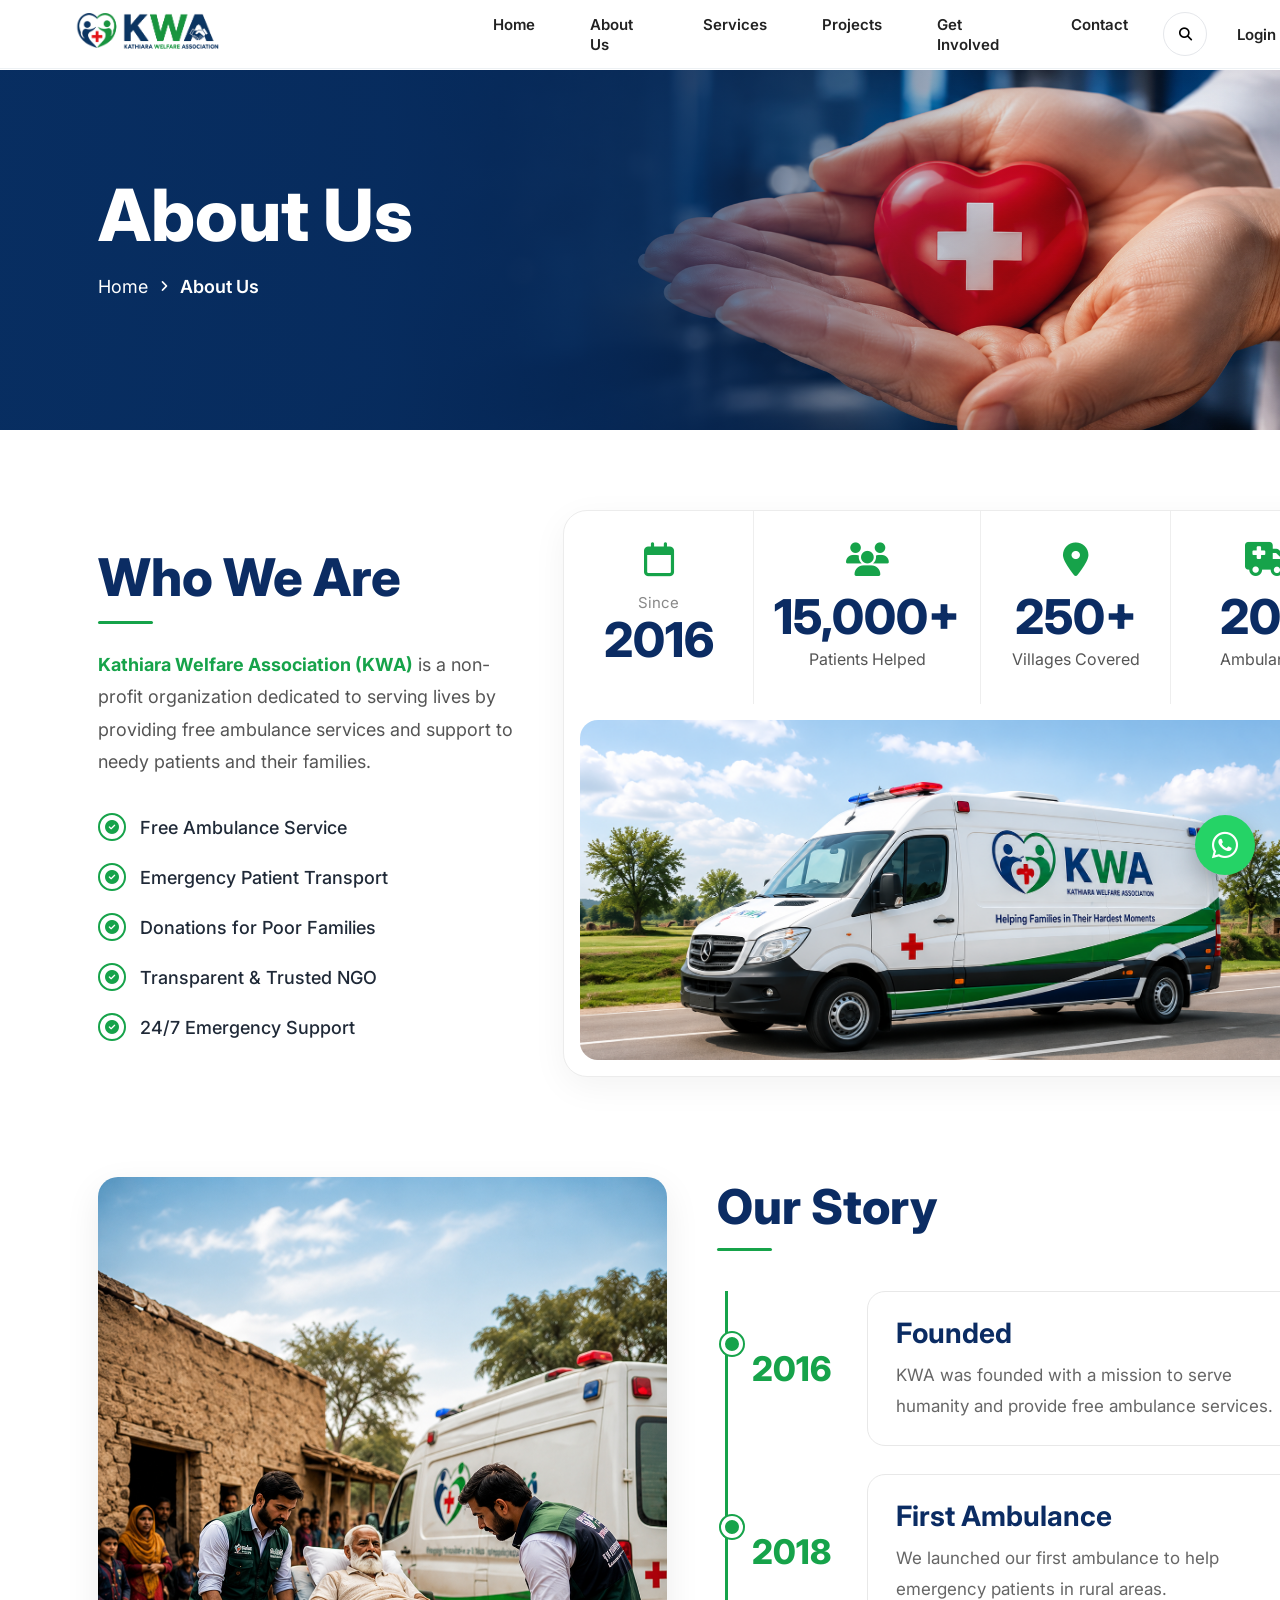
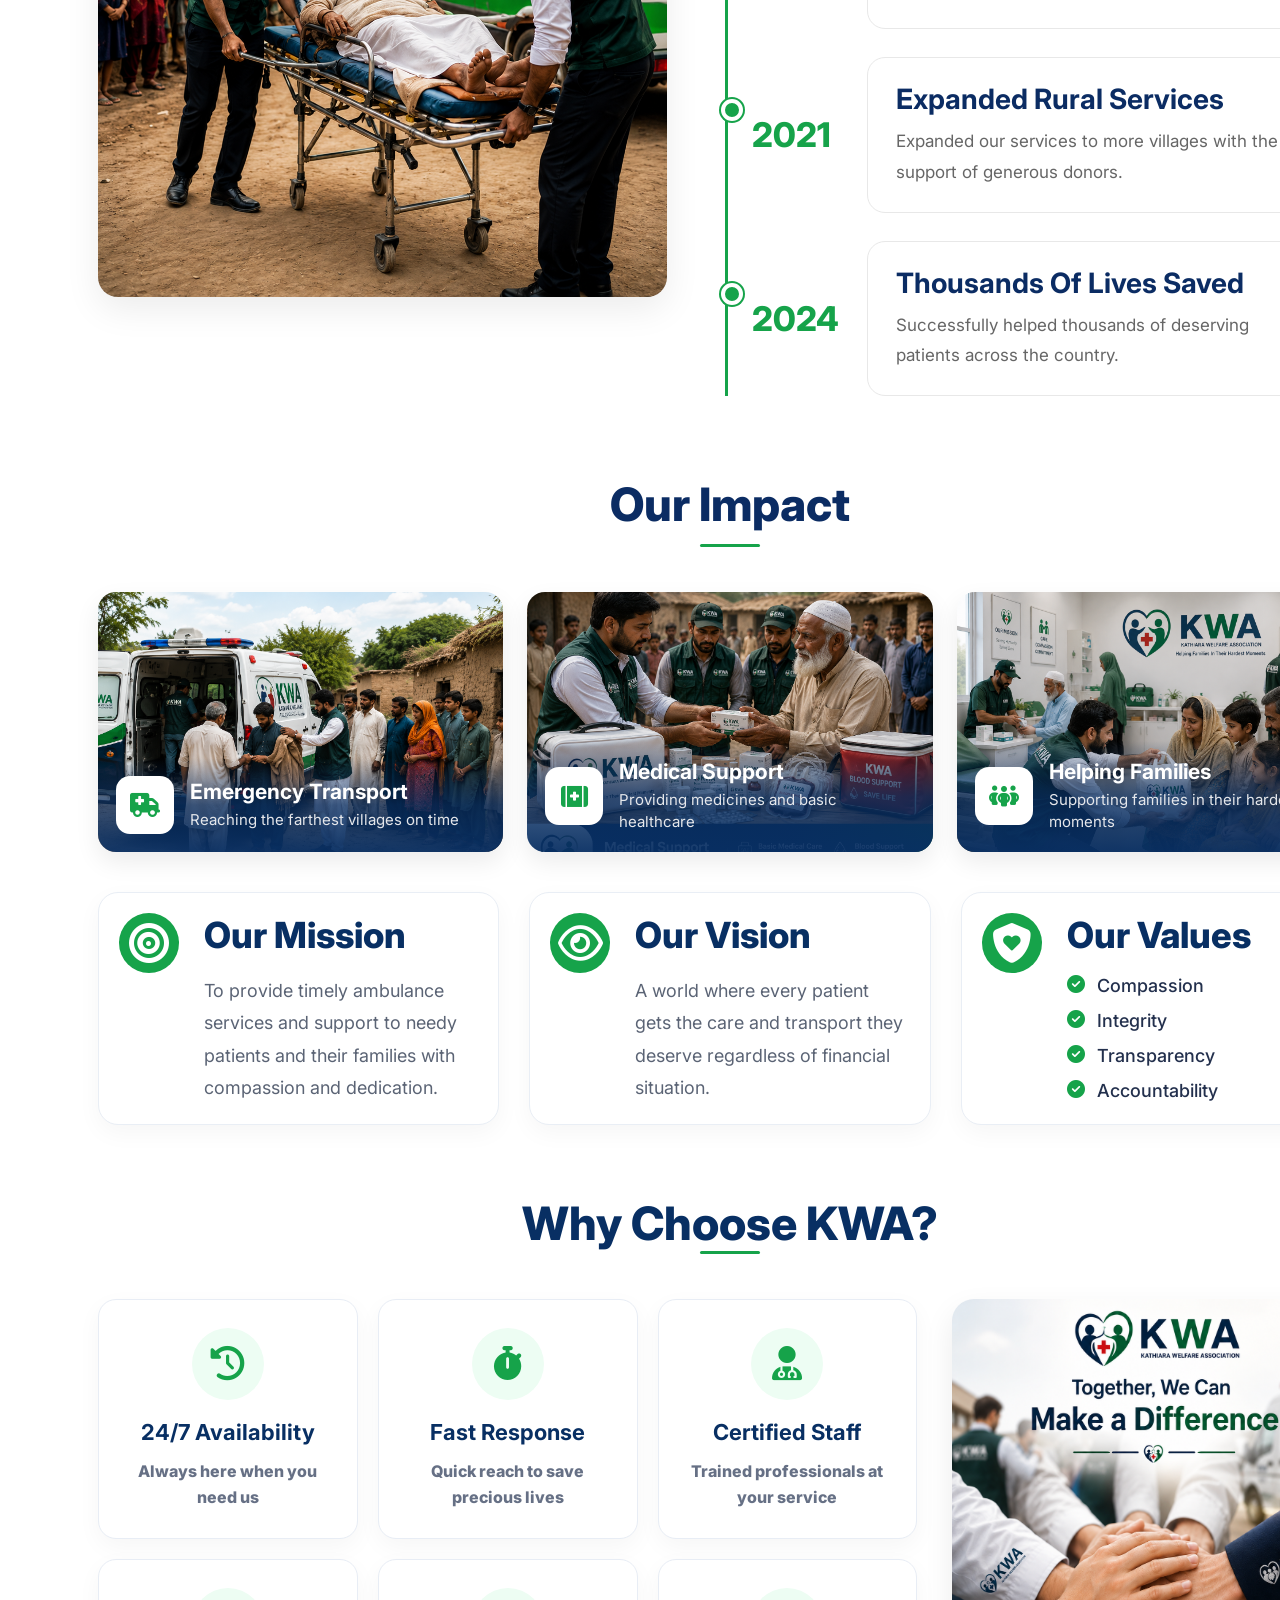
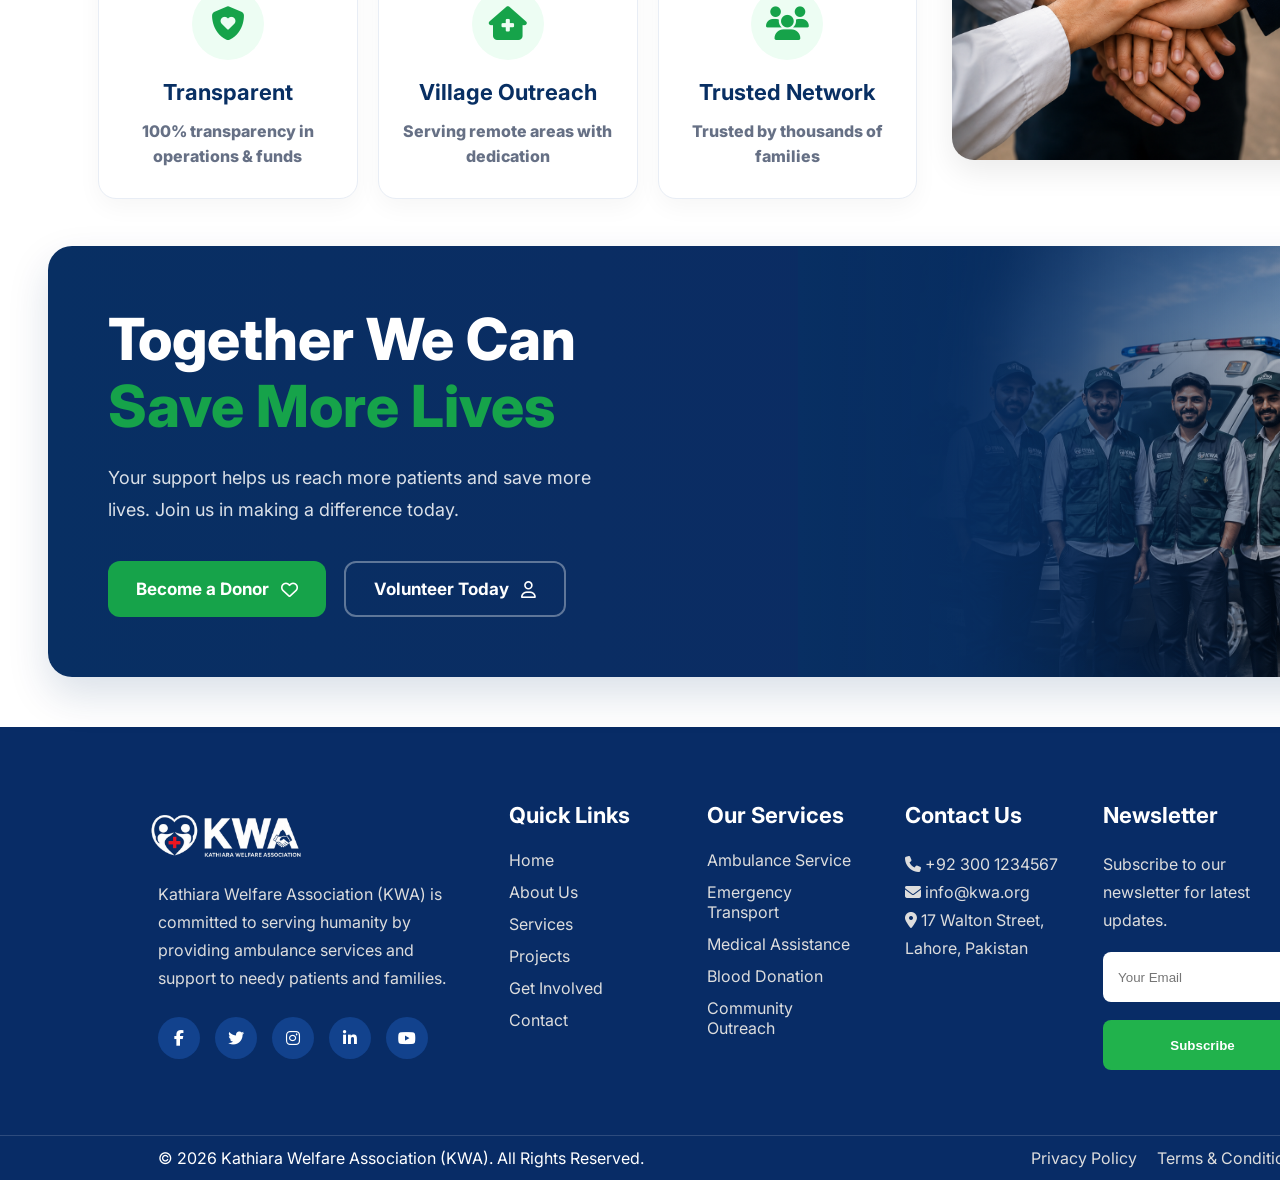
==== commit 075a9254: "Add files via upload" ====
--- a/about.html
+++ b/about.html
@@ -24,13 +24,14 @@
                     <img src="images/nav_logo.png" alt="KWA Logo">
                 </a>
                 <!-- Menu -->
+
                 <ul class="menu">
                     <li><a href="index.html">Home</a></li>
-                    <li><a href="About us.html ">About Us</a></li>
-                    <li><a href="Services.html">Services</a></li>
-                    <li><a href="Projects.html">Projects</a></li>
-                    <li><a href="Get involves.html">Get Involved</a></li>
-                    <li><a href="Contact.html">Contact</a></li>
+                    <li><a href="about.html">About Us</a></li>
+                    <li><a href="services.html">Services</a></li>
+                    <li><a href="project.html">Projects</a></li>
+                    <li><a href="involved.html">Get Involved</a></li>
+                    <li><a href="contact.html">Contact</a></li>
                 </ul>
                 <div id="loader">
                     <div class="loader-content">
@@ -488,14 +489,15 @@
                 <!-- Quick Links -->
                 <div class="footer-box">
                     <h3>Quick Links</h3>
-                    <ul>
-                        <li><a href="index.html">Home</a></li>
-                        <li><a href="about us.html">About</a></li>
-                        <li><a href="services.html">Services</a></li>
-                        <li><a href="projects.html">Projects</a></li>
-                        <li><a href="get involves.html">Get Involved</a></li>
-                        <li><a href="contact.html">Contact</a></li>
-                    </ul>
+
+                <ul>
+                    <li><a href="index.html">Home</a></li>
+                    <li><a href="about.html">About Us</a></li>
+                    <li><a href="services.html">Services</a></li>
+                    <li><a href="project.html">Projects</a></li>
+                    <li><a href="involved.html">Get Involved</a></li>
+                    <li><a href="contact.html">Contact</a></li>
+                </ul>
                 </div>
                 <!-- Services -->
                 <div class="footer-box">
